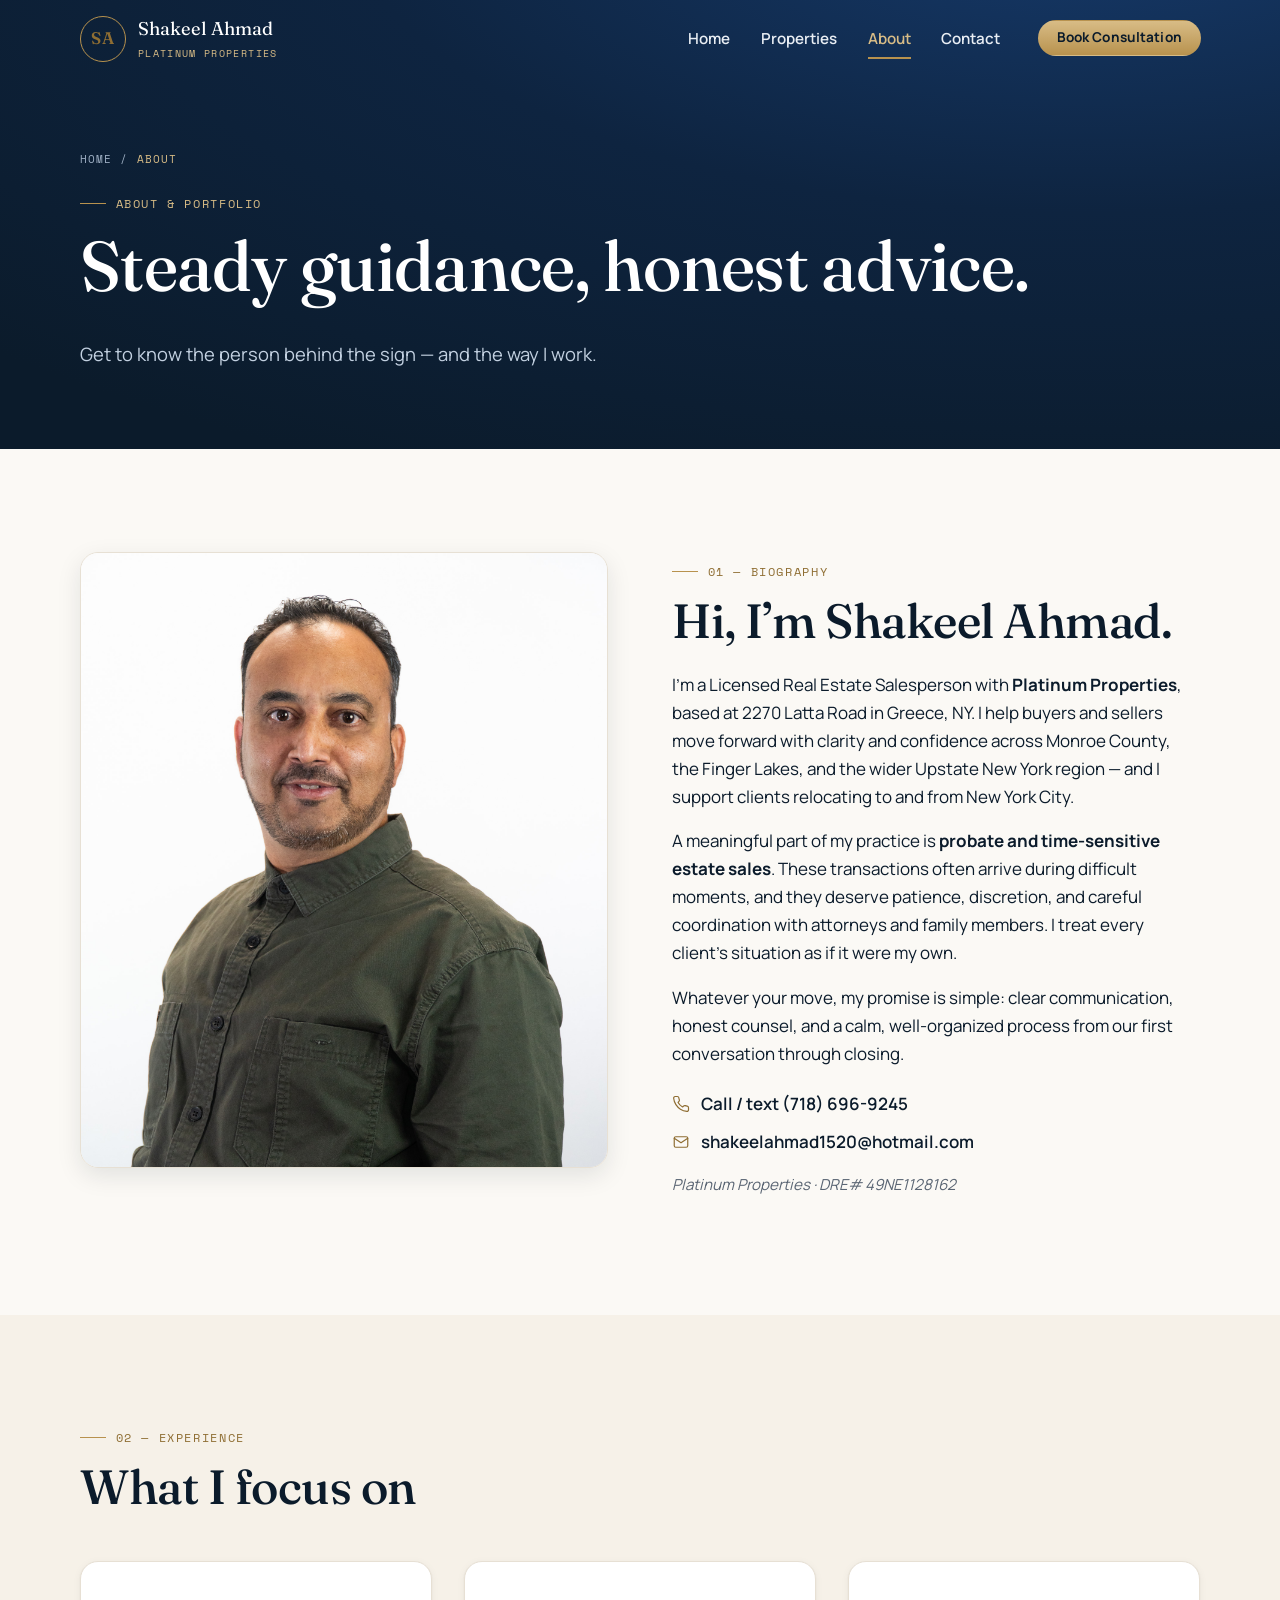
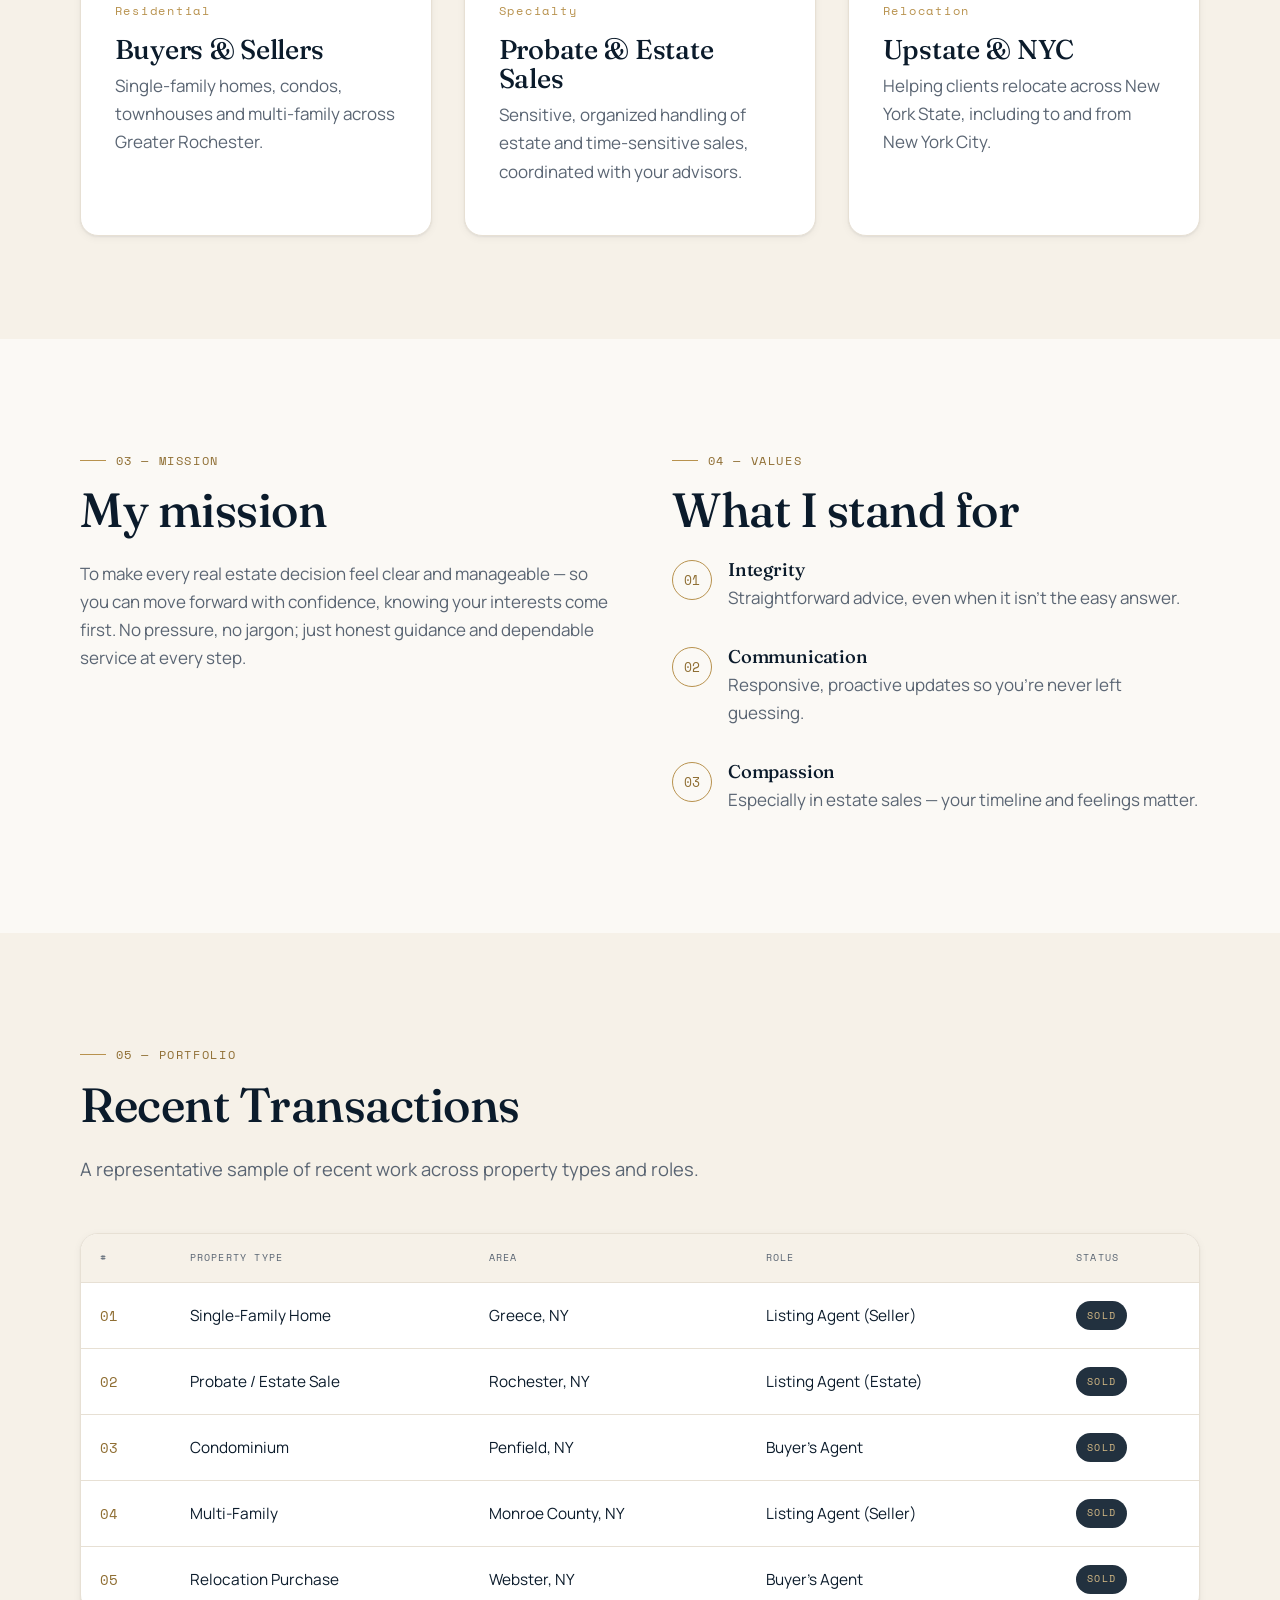
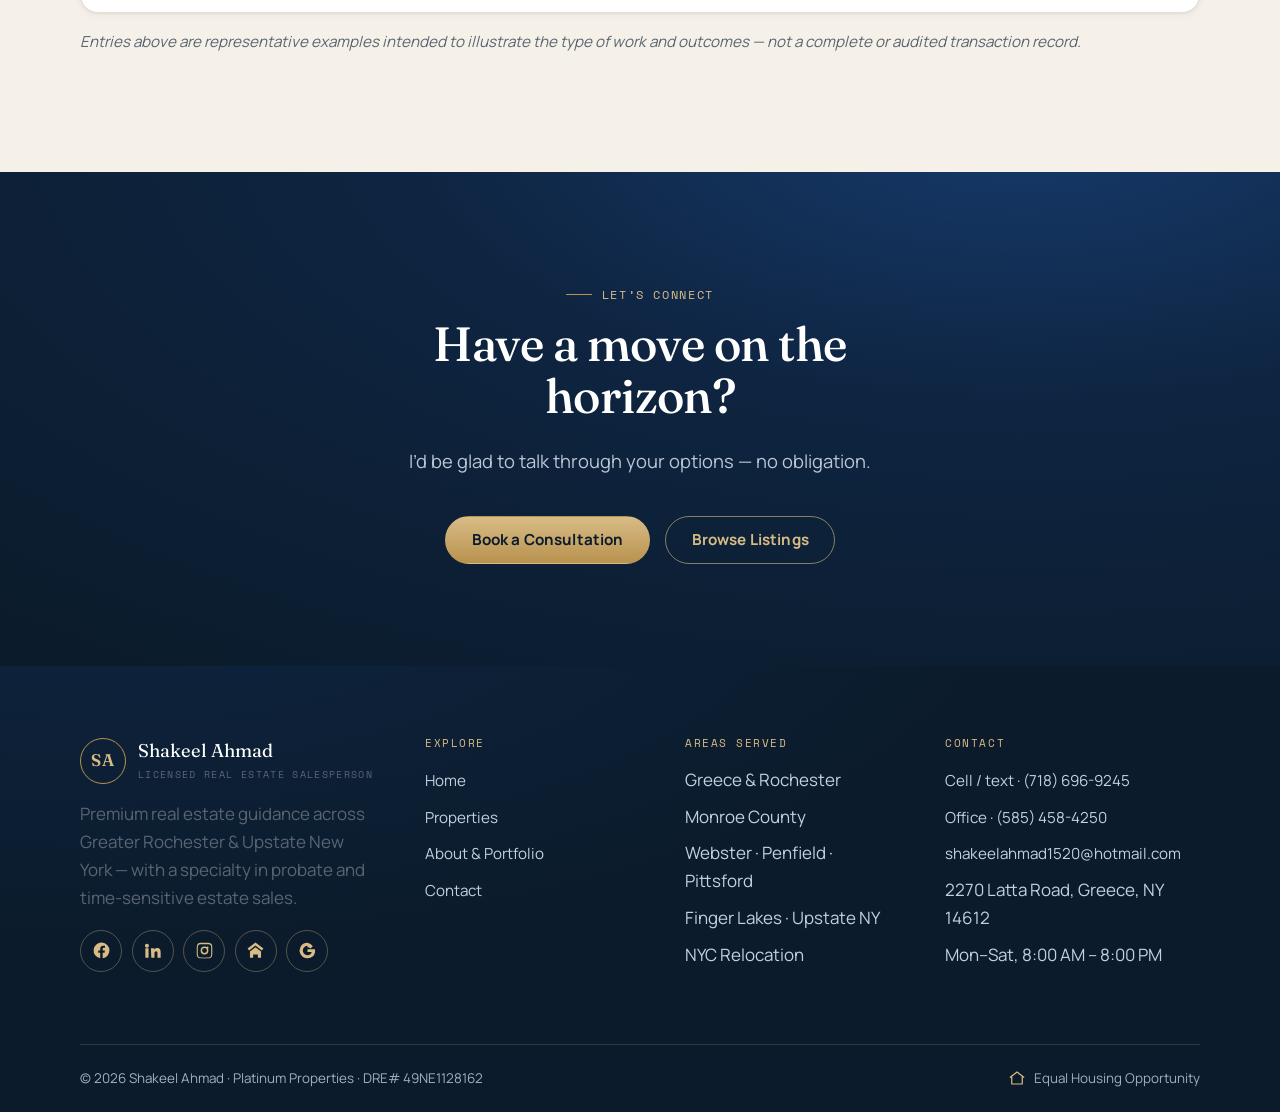
==== about.html @ 1f3861ae "Initial commit: Shakeel Ahmad Realtor website Production-ready multi-page static site (HTML + CSS + " ====
<!DOCTYPE html>
<html lang="en">
<head>
  <meta charset="UTF-8">
  <meta name="viewport" content="width=device-width, initial-scale=1">
  <meta name="theme-color" content="#0B1B2B">

  <title>About Shakeel Ahmad · Realtor in Greece &amp; Rochester, NY</title>
  <meta name="description" content="Meet Shakeel Ahmad — Licensed Real Estate Salesperson with Platinum Properties. Bio, experience, values, and a representative portfolio of recent transactions across Upstate NY.">
  <link rel="canonical" href="https://www.shakeelahmadrealtor.com/about.html">

  <meta property="og:type" content="profile">
  <meta property="og:site_name" content="Shakeel Ahmad Realtor">
  <meta property="og:title" content="About Shakeel Ahmad · Realtor in Greece &amp; Rochester, NY">
  <meta property="og:description" content="Bio, experience, values, and a representative portfolio of recent transactions across Upstate NY.">
  <meta property="og:url" content="https://www.shakeelahmadrealtor.com/about.html">
  <meta property="og:image" content="https://www.shakeelahmadrealtor.com/assets/img/shakeel-ahmad.jpg">

  <meta name="twitter:card" content="summary_large_image">
  <meta name="twitter:title" content="About Shakeel Ahmad · Realtor in Greece &amp; Rochester, NY">
  <meta name="twitter:description" content="Bio, experience, values, and a representative portfolio of recent transactions.">
  <meta name="twitter:image" content="https://www.shakeelahmadrealtor.com/assets/img/shakeel-ahmad.jpg">

  <link rel="preconnect" href="https://fonts.googleapis.com">
  <link rel="preconnect" href="https://fonts.gstatic.com" crossorigin>
  <link href="https://fonts.googleapis.com/css2?family=Fraunces:ital,opsz,wght@0,9..144,400;0,9..144,500;0,9..144,600;1,9..144,500&family=Manrope:wght@400;500;600;700;800&family=Space+Mono:wght@400;700&display=swap" rel="stylesheet">
  <link rel="stylesheet" href="assets/css/styles.css">
</head>
<body>
  <a class="skip-link" href="#main">Skip to content</a>

  <!-- ============================= HEADER ============================= -->
  <header class="site-header">
    <div class="container">
      <a class="brand" href="index.html" aria-label="Shakeel Ahmad Realtor — home">
        <span class="brand__seal" aria-hidden="true">SA</span>
        <span>
          <span class="brand__name">Shakeel Ahmad</span>
          <span class="brand__role">Platinum Properties</span>
        </span>
      </a>
      <nav class="nav" id="primary-nav" aria-label="Primary">
        <a class="nav__link" href="index.html">Home</a>
        <a class="nav__link" href="properties.html">Properties</a>
        <a class="nav__link" href="about.html">About</a>
        <a class="nav__link" href="contact.html">Contact</a>
        <span class="nav__cta"><a class="btn btn--gold btn--sm" href="contact.html">Book Consultation</a></span>
      </nav>
      <button class="nav-toggle" aria-label="Toggle menu" aria-expanded="false" aria-controls="primary-nav">
        <span class="nav-toggle__bar"></span>
        <span class="nav-toggle__bar"></span>
        <span class="nav-toggle__bar"></span>
      </button>
    </div>
  </header>

  <main id="main">
    <!-- ========================== HERO STRIP ========================== -->
    <section class="page-hero">
      <div class="container">
        <nav class="breadcrumb" aria-label="Breadcrumb">
          <a href="index.html">Home</a> <span aria-hidden="true">/</span>
          <span aria-current="page">About</span>
        </nav>
        <p class="eyebrow on-dark">About &amp; Portfolio</p>
        <h1>Steady guidance, honest advice.</h1>
        <p class="lede">Get to know the person behind the sign — and the way I work.</p>
      </div>
    </section>

    <!-- ============================== BIO ============================= -->
    <section class="section">
      <div class="container">
        <div class="grid grid-2" style="align-items:start; gap:clamp(2rem,5vw,4rem)">
          <!-- Professional headshot. To replace later, swap this src for a new photo. -->
          <div data-reveal>
            <img
              src="assets/img/shakeel-ahmad.jpg"
              alt="Shakeel Ahmad, Licensed Real Estate Salesperson with Platinum Properties"
              loading="lazy" width="877" height="1024"
              style="width:100%; border-radius:var(--r-lg); border:1px solid var(--line); box-shadow:var(--shadow-md)">
          </div>

          <div data-reveal data-reveal-delay="1">
            <p class="eyebrow">01 — Biography</p>
            <h2>Hi, I’m Shakeel Ahmad.</h2>
            <p>
              I’m a Licensed Real Estate Salesperson with <strong>Platinum Properties</strong>, based at
              2270 Latta Road in Greece, NY. I help buyers and sellers move forward with clarity and
              confidence across Monroe County, the Finger Lakes, and the wider Upstate New York region —
              and I support clients relocating to and from New York City.
            </p>
            <p>
              A meaningful part of my practice is <strong>probate and time-sensitive estate sales</strong>.
              These transactions often arrive during difficult moments, and they deserve patience,
              discretion, and careful coordination with attorneys and family members. I treat every
              client’s situation as if it were my own.
            </p>
            <p>
              Whatever your move, my promise is simple: clear communication, honest counsel, and a
              calm, well-organized process from our first conversation through closing.
            </p>
            <div class="contact-list" style="margin-top:1.4rem">
              <a href="tel:+17186969245"><svg viewBox="0 0 24 24" fill="none" stroke="currentColor" stroke-width="1.6" stroke-linecap="round" stroke-linejoin="round" aria-hidden="true"><path d="M22 16.9v3a2 2 0 0 1-2.2 2 19.8 19.8 0 0 1-8.6-3 19.5 19.5 0 0 1-6-6 19.8 19.8 0 0 1-3-8.6A2 2 0 0 1 4.1 2h3a2 2 0 0 1 2 1.7c.1.9.3 1.8.7 2.7a2 2 0 0 1-.5 2.1L8.1 9.9a16 16 0 0 0 6 6l1.4-1.2a2 2 0 0 1 2.1-.5c.9.4 1.8.6 2.7.7a2 2 0 0 1 1.7 2Z"/></svg> Call / text (718) 696-9245</a>
              <a href="mailto:shakeelahmad1520@hotmail.com"><svg viewBox="0 0 24 24" fill="none" stroke="currentColor" stroke-width="1.6" stroke-linecap="round" stroke-linejoin="round" aria-hidden="true"><rect x="3" y="5" width="18" height="14" rx="2"/><path d="m3 7 9 6 9-6"/></svg> shakeelahmad1520@hotmail.com</a>
            </div>
            <p class="note-italic" style="margin-top:1rem">Platinum Properties · DRE# 49NE1128162</p>
          </div>
        </div>
      </div>
    </section>

    <!-- =========================== EXPERIENCE ========================= -->
    <section class="section section--cream">
      <div class="container">
        <div class="section-head" data-reveal>
          <p class="eyebrow">02 — Experience</p>
          <h2>What I focus on</h2>
        </div>
        <div class="grid grid-3">
          <article class="card service-card" data-reveal>
            <span class="num">Residential</span>
            <h3>Buyers &amp; Sellers</h3>
            <p class="text-soft">Single-family homes, condos, townhouses and multi-family across Greater Rochester.</p>
          </article>
          <article class="card service-card" data-reveal data-reveal-delay="1">
            <span class="num">Specialty</span>
            <h3>Probate &amp; Estate Sales</h3>
            <p class="text-soft">Sensitive, organized handling of estate and time-sensitive sales, coordinated with your advisors.</p>
          </article>
          <article class="card service-card" data-reveal data-reveal-delay="2">
            <span class="num">Relocation</span>
            <h3>Upstate &amp; NYC</h3>
            <p class="text-soft">Helping clients relocate across New York State, including to and from New York City.</p>
          </article>
        </div>
      </div>
    </section>

    <!-- ===================== MISSION & VALUES ======================== -->
    <section class="section">
      <div class="container">
        <div class="grid grid-2" style="gap:clamp(2rem,5vw,4rem); align-items:start">
          <div data-reveal>
            <p class="eyebrow">03 — Mission</p>
            <h2>My mission</h2>
            <p class="text-soft">
              To make every real estate decision feel clear and manageable — so you can move forward
              with confidence, knowing your interests come first. No pressure, no jargon; just honest
              guidance and dependable service at every step.
            </p>
          </div>
          <div data-reveal data-reveal-delay="1">
            <p class="eyebrow">04 — Values</p>
            <h2>What I stand for</h2>
            <div class="grid" style="gap:1.2rem; margin-top:0.5rem">
              <div class="value-item">
                <span class="value-item__mark" aria-hidden="true">01</span>
                <div><h3>Integrity</h3><p class="text-soft">Straightforward advice, even when it isn’t the easy answer.</p></div>
              </div>
              <div class="value-item">
                <span class="value-item__mark" aria-hidden="true">02</span>
                <div><h3>Communication</h3><p class="text-soft">Responsive, proactive updates so you’re never left guessing.</p></div>
              </div>
              <div class="value-item">
                <span class="value-item__mark" aria-hidden="true">03</span>
                <div><h3>Compassion</h3><p class="text-soft">Especially in estate sales — your timeline and feelings matter.</p></div>
              </div>
            </div>
          </div>
        </div>
      </div>
    </section>

    <!-- ==================== RECENT TRANSACTIONS ====================== -->
    <section class="section section--cream">
      <div class="container">
        <div class="section-head" data-reveal>
          <p class="eyebrow">05 — Portfolio</p>
          <h2>Recent Transactions</h2>
          <p class="lede">A representative sample of recent work across property types and roles.</p>
        </div>

        <div class="tx-table-wrap" data-reveal>
          <table class="tx-table">
            <caption class="visually-hidden">Representative recent real estate transactions by type, area, role and status</caption>
            <thead>
              <tr>
                <th scope="col">#</th>
                <th scope="col">Property Type</th>
                <th scope="col">Area</th>
                <th scope="col">Role</th>
                <th scope="col">Status</th>
              </tr>
            </thead>
            <!-- Rows auto-render from TRANSACTIONS — JS injected -->
            <tbody id="transactions-body"></tbody>
          </table>
        </div>

        <p class="note-italic" style="margin-top:1rem">
          <em>Entries above are representative examples intended to illustrate the type of work and
          outcomes — not a complete or audited transaction record.</em>
        </p>
      </div>
    </section>

    <!-- ========================== CTA BAND ============================ -->
    <section class="section section--dark cta-band">
      <div class="container">
        <p class="eyebrow on-dark center" style="justify-content:center">Let’s connect</p>
        <h2>Have a move on the horizon?</h2>
        <p class="lede mx-auto">I’d be glad to talk through your options — no obligation.</p>
        <div class="btn-row">
          <a class="btn btn--gold" href="contact.html">Book a Consultation</a>
          <a class="btn btn--outline on-dark" href="properties.html">Browse Listings</a>
        </div>
      </div>
    </section>
  </main>

  <!-- ============================= FOOTER ============================= -->
  <footer class="site-footer">
    <div class="container">
      <div class="footer-grid">
        <div class="footer-col footer-brand">
          <a class="brand" href="index.html" aria-label="Shakeel Ahmad Realtor — home">
            <span class="brand__seal" aria-hidden="true">SA</span>
            <span>
              <span class="brand__name">Shakeel Ahmad</span>
              <span class="brand__role">Licensed Real Estate Salesperson</span>
            </span>
          </a>
          <p class="text-soft" style="margin-top:1rem; max-width:34ch">
            Premium real estate guidance across Greater Rochester &amp; Upstate New York —
            with a specialty in probate and time-sensitive estate sales.
          </p>
          <div class="social-row">
            <a class="social-link" href="https://www.facebook.com/ShakeelAhmadRealtor/" target="_blank" rel="noopener" aria-label="Facebook">
              <svg viewBox="0 0 24 24" aria-hidden="true"><path d="M22 12a10 10 0 1 0-11.6 9.9v-7H7.9V12h2.5V9.8c0-2.5 1.5-3.9 3.8-3.9 1.1 0 2.2.2 2.2.2v2.5h-1.3c-1.2 0-1.6.8-1.6 1.6V12h2.8l-.4 2.9h-2.4v7A10 10 0 0 0 22 12Z"/></svg>
            </a>
            <a class="social-link" href="https://www.linkedin.com/in/shakeel-ahmad-055b8881/" target="_blank" rel="noopener" aria-label="LinkedIn">
              <svg viewBox="0 0 24 24" aria-hidden="true"><path d="M4.98 3.5A2.5 2.5 0 1 0 5 8.5a2.5 2.5 0 0 0 0-5ZM3 9h4v12H3zM10 9h3.8v1.7h.1c.5-1 1.8-2 3.7-2 4 0 4.7 2.6 4.7 6V21h-4v-5.3c0-1.3 0-2.9-1.8-2.9s-2 1.4-2 2.8V21h-4z"/></svg>
            </a>
            <a class="social-link" href="https://www.instagram.com/shakeelahmadrealtor/" target="_blank" rel="noopener" aria-label="Instagram">
              <svg viewBox="0 0 24 24" aria-hidden="true"><path d="M12 2.2c3.2 0 3.6 0 4.9.1 1.2.1 1.8.3 2.2.4.6.2 1 .5 1.4.9.4.4.7.8.9 1.4.1.4.3 1 .4 2.2.1 1.3.1 1.7.1 4.9s0 3.6-.1 4.9c-.1 1.2-.3 1.8-.4 2.2-.2.6-.5 1-.9 1.4-.4.4-.8.7-1.4.9-.4.1-1 .3-2.2.4-1.3.1-1.7.1-4.9.1s-3.6 0-4.9-.1c-1.2-.1-1.8-.3-2.2-.4a3.8 3.8 0 0 1-1.4-.9 3.8 3.8 0 0 1-.9-1.4c-.1-.4-.3-1-.4-2.2C2.2 15.6 2.2 15.2 2.2 12s0-3.6.1-4.9c.1-1.2.3-1.8.4-2.2.2-.6.5-1 .9-1.4.4-.4.8-.7 1.4-.9.4-.1 1-.3 2.2-.4C8.4 2.2 8.8 2.2 12 2.2Zm0 1.8c-3.1 0-3.5 0-4.7.1-.9 0-1.4.2-1.7.3-.4.2-.7.4-1 .7-.3.3-.5.6-.7 1-.1.3-.3.8-.3 1.7-.1 1.2-.1 1.6-.1 4.7s0 3.5.1 4.7c0 .9.2 1.4.3 1.7.2.4.4.7.7 1 .3.3.6.5 1 .7.3.1.8.3 1.7.3 1.2.1 1.6.1 4.7.1s3.5 0 4.7-.1c.9 0 1.4-.2 1.7-.3.4-.2.7-.4 1-.7.3-.3.5-.6.7-1 .1-.3.3-.8.3-1.7.1-1.2.1-1.6.1-4.7s0-3.5-.1-4.7c0-.9-.2-1.4-.3-1.7a2.7 2.7 0 0 0-.7-1 2.7 2.7 0 0 0-1-.7c-.3-.1-.8-.3-1.7-.3-1.2-.1-1.6-.1-4.7-.1Zm0 3.1a4.9 4.9 0 1 1 0 9.8 4.9 4.9 0 0 1 0-9.8Zm0 1.8a3.1 3.1 0 1 0 0 6.2 3.1 3.1 0 0 0 0-6.2Zm5.1-.7a1.1 1.1 0 1 1-2.3 0 1.1 1.1 0 0 1 2.3 0Z"/></svg>
            </a>
            <a class="social-link" href="https://www.zillow.com/profile/Shakeel%20Ahmad" target="_blank" rel="noopener" aria-label="Zillow profile">
              <svg viewBox="0 0 24 24" aria-hidden="true"><path d="M12 2 2 9.5l2 2.5 8-6.2 8 6.2 2-2.5L12 2Zm0 6L5 13.4V21h4v-4h6v4h4v-7.6L12 8Z"/></svg>
            </a>
            <a class="social-link" href="https://share.google/ZrAXRv1uQOXXVJiJa" target="_blank" rel="noopener" aria-label="Google Business Profile">
              <svg viewBox="0 0 24 24" aria-hidden="true"><path d="M21.6 12.2c0-.7-.1-1.3-.2-1.9H12v3.7h5.4a4.6 4.6 0 0 1-2 3v2.5h3.2c1.9-1.7 3-4.3 3-7.3Zm-9.6 9.6c2.7 0 5-.9 6.6-2.4l-3.2-2.5c-.9.6-2 1-3.4 1-2.6 0-4.8-1.7-5.6-4.1H3.1v2.6A10 10 0 0 0 12 21.8Zm-5.6-7.9a6 6 0 0 1 0-3.8V7.5H3.1a10 10 0 0 0 0 9l3.3-2.6Zm5.6-6c1.5 0 2.8.5 3.8 1.5l2.9-2.9A10 10 0 0 0 12 2.2 10 10 0 0 0 3.1 7.5l3.3 2.6c.8-2.4 3-4.1 5.6-4.1Z"/></svg>
            </a>
          </div>
        </div>

        <div class="footer-col">
          <h4>Explore</h4>
          <ul>
            <li><a href="index.html">Home</a></li>
            <li><a href="properties.html">Properties</a></li>
            <li><a href="about.html">About &amp; Portfolio</a></li>
            <li><a href="contact.html">Contact</a></li>
          </ul>
        </div>

        <div class="footer-col">
          <h4>Areas Served</h4>
          <ul>
            <li>Greece &amp; Rochester</li>
            <li>Monroe County</li>
            <li>Webster · Penfield · Pittsford</li>
            <li>Finger Lakes · Upstate NY</li>
            <li>NYC Relocation</li>
          </ul>
        </div>

        <div class="footer-col">
          <h4>Contact</h4>
          <ul>
            <li><a href="tel:+17186969245">Cell / text · (718) 696-9245</a></li>
            <li><a href="tel:+15854584250">Office · (585) 458-4250</a></li>
            <li><a href="mailto:shakeelahmad1520@hotmail.com">shakeelahmad1520@hotmail.com</a></li>
            <li>2270 Latta Road, Greece, NY 14612</li>
            <li>Mon–Sat, 8:00 AM – 8:00 PM</li>
          </ul>
        </div>
      </div>

      <div class="footer-bottom">
        <span>&copy; <span data-year>2026</span> Shakeel Ahmad · Platinum Properties · DRE# 49NE1128162</span>
        <span class="eho">
          <svg viewBox="0 0 24 24" fill="none" stroke="currentColor" stroke-width="1.6" stroke-linecap="round" stroke-linejoin="round" aria-hidden="true"><path d="m3 11 9-7 9 7M5 9v11h14V9"/></svg>
          Equal Housing Opportunity
        </span>
      </div>
    </div>
  </footer>

  <!-- ===================== STICKY MOBILE CTA BAR ===================== -->
  <nav class="mobile-cta" aria-label="Quick contact">
    <a href="tel:+17186969245" class="is-gold">
      <svg viewBox="0 0 24 24" fill="none" stroke="currentColor" stroke-width="1.8" stroke-linecap="round" stroke-linejoin="round" aria-hidden="true"><path d="M22 16.9v3a2 2 0 0 1-2.2 2 19.8 19.8 0 0 1-8.6-3 19.5 19.5 0 0 1-6-6 19.8 19.8 0 0 1-3-8.6A2 2 0 0 1 4.1 2h3a2 2 0 0 1 2 1.7c.1.9.3 1.8.7 2.7a2 2 0 0 1-.5 2.1L8.1 9.9a16 16 0 0 0 6 6l1.4-1.2a2 2 0 0 1 2.1-.5c.9.4 1.8.6 2.7.7a2 2 0 0 1 1.7 2Z"/></svg>
      Call Now
    </a>
    <a href="contact.html">
      <svg viewBox="0 0 24 24" fill="none" stroke="currentColor" stroke-width="1.8" stroke-linecap="round" stroke-linejoin="round" aria-hidden="true"><rect x="3" y="5" width="18" height="16" rx="2"/><path d="M3 9h18M8 3v4M16 3v4"/></svg>
      Book
    </a>
  </nav>

  <script src="assets/js/data.js"></script>
  <script src="assets/js/main.js"></script>
</body>
</html>
---- assets/css/styles.css ----
/* ============================================================================
   styles.css — Shakeel Ahmad Realtor
   One shared stylesheet. Premium modern-luxury real estate design system.
   ----------------------------------------------------------------------------
   CONTENTS
     1.  Design tokens (:root)
     2.  Reset & base
     3.  Typography & helpers
     4.  Layout primitives (container, sections, grid)
     5.  Buttons & CTAs
     6.  Header / nav (glassmorphism)
     7.  Hero
     8.  Cards (services, stats, property, area, value)
     9.  Property grid & filters
     10. Property detail (gallery, specs, map, agent card)
     11. Forms
     12. Footer
     13. Sticky mobile CTA bar
     14. Reveal / motion
     15. Utilities & states
     16. Responsive breakpoints
     17. Reduced motion & print
   ========================================================================== */


/* 1. DESIGN TOKENS ========================================================== */
:root {
  /* Brand palette */
  --ink: #0B1B2B;
  --navy: #0E2440;
  --navy-700: #163A6B;
  --bone: #FBF9F5;
  --cream: #F6F1E8;
  --slate: #5A6573;
  --line: #E7E0D4;
  --gold: #B8924E;
  --gold-light: #D8BC86;
  --gold-dark: #8F6E33;
  --white: #FFFFFF;

  /* Functional */
  --text: var(--ink);
  --text-soft: var(--slate);
  --bg: var(--bone);
  --surface: var(--white);

  /* Typography */
  --font-display: "Fraunces", Georgia, "Times New Roman", serif;
  --font-body: "Manrope", system-ui, -apple-system, Segoe UI, Roboto, sans-serif;
  --font-mono: "Space Mono", ui-monospace, "Courier New", monospace;

  /* Spacing scale */
  --space-1: 0.5rem;
  --space-2: 1rem;
  --space-3: 1.5rem;
  --space-4: 2rem;
  --space-5: 3rem;
  --space-6: 4.5rem;
  --space-7: 7rem;

  /* Radii */
  --r-sm: 8px;
  --r-md: 14px;
  --r-lg: 18px;
  --r-pill: 999px;

  /* Shadows (soft, luxury) */
  --shadow-sm: 0 1px 2px rgba(11, 27, 43, 0.06), 0 2px 8px rgba(11, 27, 43, 0.05);
  --shadow-md: 0 8px 24px rgba(11, 27, 43, 0.10);
  --shadow-lg: 0 24px 60px rgba(11, 27, 43, 0.18);

  /* Layout */
  --container: 1200px;
  --container-narrow: 880px;
  --header-h: 78px;

  /* Motion */
  --ease: cubic-bezier(0.22, 0.61, 0.36, 1);
  --dur: 0.5s;
}


/* 2. RESET & BASE ========================================================== */
*, *::before, *::after { box-sizing: border-box; }

html {
  scroll-behavior: smooth;
  -webkit-text-size-adjust: 100%;
  scroll-padding-top: calc(var(--header-h) + 1rem);
}

body {
  margin: 0;
  font-family: var(--font-body);
  font-size: 1.0625rem;
  line-height: 1.65;
  color: var(--text);
  background: var(--bg);
  -webkit-font-smoothing: antialiased;
  text-rendering: optimizeLegibility;
  overflow-x: hidden; /* guard against any incidental horizontal scroll */
}

img { max-width: 100%; height: auto; display: block; }
a { color: inherit; text-decoration: none; }
button { font: inherit; cursor: pointer; }
ul { margin: 0; padding: 0; list-style: none; }


/* 3. TYPOGRAPHY & HELPERS ================================================== */
h1, h2, h3, h4 {
  font-family: var(--font-display);
  font-weight: 500;
  line-height: 1.08;
  letter-spacing: -0.01em;
  margin: 0 0 0.5em;
  color: var(--ink);
}
h1 { font-size: clamp(2.4rem, 6vw, 4.4rem); font-optical-sizing: auto; }
h2 { font-size: clamp(1.9rem, 4vw, 3rem); }
h3 { font-size: clamp(1.3rem, 2.4vw, 1.7rem); }
p  { margin: 0 0 1rem; }
strong { font-weight: 700; }

/* Eyebrow / section index / meta — Space Mono, uppercase, tracked */
.eyebrow {
  font-family: var(--font-mono);
  text-transform: uppercase;
  letter-spacing: 0.14em;
  font-size: 0.72rem;
  color: var(--gold-dark);
  margin: 0 0 0.9rem;
  display: inline-flex;
  align-items: center;
  gap: 0.6rem;
}
.eyebrow::before {
  content: "";
  width: 26px;
  height: 1px;
  background: var(--gold);
  display: inline-block;
}
.eyebrow.on-dark { color: var(--gold-light); }

/* Numbered section index, e.g. "01 — Services" */
.section-index {
  font-family: var(--font-mono);
  text-transform: uppercase;
  letter-spacing: 0.14em;
  font-size: 0.72rem;
  color: var(--gold-dark);
}

.lede { font-size: 1.15rem; color: var(--text-soft); max-width: 60ch; }
.text-soft { color: var(--text-soft); }
.center { text-align: center; }
.mx-auto { margin-left: auto; margin-right: auto; }

/* Gold hairline rule — editorial signature */
.hairline { height: 1px; background: var(--line); border: 0; margin: 0; }
.hairline-gold { height: 1px; background: linear-gradient(90deg, var(--gold), transparent); border: 0; }


/* 4. LAYOUT PRIMITIVES ===================================================== */
.container {
  width: 100%;
  max-width: var(--container);
  margin-inline: auto;
  padding-inline: clamp(1.1rem, 4vw, 2.5rem);
}
.container.narrow { max-width: var(--container-narrow); }

.section { padding-block: clamp(3.5rem, 8vw, var(--space-7)); }
.section--tight { padding-block: clamp(2.5rem, 5vw, var(--space-6)); }

/* Dark surfaces (ink/navy dominant) */
.section--dark {
  background: radial-gradient(120% 140% at 80% -10%, var(--navy-700) 0%, var(--navy) 42%, var(--ink) 100%);
  color: #E9EEF4;
}
.section--dark h1, .section--dark h2, .section--dark h3 { color: var(--white); }
.section--dark .lede, .section--dark .text-soft { color: #B9C6D6; }

.section--cream { background: var(--cream); }

.section-head { max-width: 64ch; margin-bottom: clamp(2rem, 4vw, 3rem); }
.section-head.center { margin-inline: auto; }

/* Generic responsive grids */
.grid { display: grid; gap: clamp(1.1rem, 2.5vw, 2rem); }
.grid-2 { grid-template-columns: repeat(2, 1fr); }
.grid-3 { grid-template-columns: repeat(3, 1fr); }
.grid-4 { grid-template-columns: repeat(4, 1fr); }


/* 5. BUTTONS & CTAs ======================================================== */
.btn {
  --btn-bg: var(--gold);
  --btn-fg: var(--ink);
  display: inline-flex;
  align-items: center;
  justify-content: center;
  gap: 0.55rem;
  padding: 0.95rem 1.6rem;
  border: 1px solid transparent;
  border-radius: var(--r-pill);
  background: var(--btn-bg);
  color: var(--btn-fg);
  font-weight: 700;
  font-size: 0.95rem;
  letter-spacing: 0.01em;
  line-height: 1;
  transition: transform var(--dur) var(--ease), box-shadow var(--dur) var(--ease), background-color var(--dur) var(--ease), color var(--dur) var(--ease);
  will-change: transform;
}
.btn:hover { transform: translateY(-3px); box-shadow: 0 14px 30px rgba(184, 146, 78, 0.35); }
.btn:active { transform: translateY(-1px); }

/* Gold (primary) */
.btn--gold { background: linear-gradient(180deg, var(--gold-light), var(--gold)); color: var(--ink); }
.btn--gold:hover { background: linear-gradient(180deg, var(--gold), var(--gold-dark)); color: var(--white); }

/* Outline (on dark or light) */
.btn--outline { background: transparent; border-color: var(--gold); color: var(--gold-dark); }
.btn--outline:hover { background: var(--gold); color: var(--ink); box-shadow: var(--shadow-md); }
.btn--outline.on-dark { color: var(--gold-light); border-color: rgba(216,188,134,0.6); }
.btn--outline.on-dark:hover { background: var(--gold); color: var(--ink); }

/* Ghost / dark fill */
.btn--ink { background: var(--ink); color: var(--white); }
.btn--ink:hover { background: var(--navy-700); box-shadow: var(--shadow-md); }

.btn--sm { padding: 0.65rem 1.1rem; font-size: 0.85rem; }
.btn--block { width: 100%; }

/* Text link with underline-wipe */
.link-wipe {
  position: relative;
  font-weight: 600;
  color: var(--gold-dark);
  padding-bottom: 2px;
}
.link-wipe::after {
  content: "";
  position: absolute; left: 0; bottom: 0;
  width: 100%; height: 1px;
  background: currentColor;
  transform: scaleX(0); transform-origin: right;
  transition: transform var(--dur) var(--ease);
}
.link-wipe:hover::after { transform: scaleX(1); transform-origin: left; }


/* 6. HEADER / NAV ========================================================== */
.site-header {
  position: fixed;
  inset: 0 0 auto 0;
  z-index: 100;
  height: var(--header-h);
  display: flex;
  align-items: center;
  transition: background-color var(--dur) var(--ease), box-shadow var(--dur) var(--ease), border-color var(--dur) var(--ease);
  border-bottom: 1px solid transparent;
}
.site-header .container { display: flex; align-items: center; justify-content: space-between; gap: 1rem; }

/* Transparent over dark hero → frosted glass on scroll */
.site-header.is-scrolled {
  background: rgba(251, 249, 245, 0.82);
  -webkit-backdrop-filter: saturate(180%) blur(14px);
  backdrop-filter: saturate(180%) blur(14px);
  box-shadow: var(--shadow-sm);
  border-bottom-color: var(--line);
}

/* Brand: SA monogram seal in a thin gold ring */
.brand { display: inline-flex; align-items: center; gap: 0.75rem; }
.brand__seal {
  width: 46px; height: 46px;
  display: grid; place-items: center;
  border: 1.5px solid var(--gold);
  border-radius: 50%;
  font-family: var(--font-display);
  font-weight: 600;
  font-size: 1.05rem;
  letter-spacing: 0.04em;
  color: var(--gold-dark);
  flex: 0 0 auto;
}
.brand__name { font-family: var(--font-display); font-size: 1.15rem; line-height: 1; color: var(--ink); }
.brand__role { font-family: var(--font-mono); font-size: 0.6rem; letter-spacing: 0.14em; text-transform: uppercase; color: var(--slate); display: block; margin-top: 3px; }

/* Header color when over the dark hero (before scroll) */
.site-header:not(.is-scrolled) .brand__name { color: var(--white); }
.site-header:not(.is-scrolled) .brand__role { color: var(--gold-light); }
.site-header:not(.is-scrolled) .nav__link { color: #E9EEF4; }
.site-header:not(.is-scrolled) .nav-toggle__bar { background: var(--white); }

/* Nav */
.nav { display: flex; align-items: center; gap: clamp(1rem, 2.4vw, 2.1rem); }
.nav__link {
  position: relative;
  font-weight: 600;
  font-size: 0.95rem;
  color: var(--ink);
  padding: 0.4rem 0;
}
.nav__link::after {
  content: "";
  position: absolute; left: 0; bottom: -2px;
  width: 100%; height: 2px;
  background: var(--gold);
  transform: scaleX(0); transform-origin: right;
  transition: transform var(--dur) var(--ease);
}
.nav__link:hover::after,
.nav__link[aria-current="page"]::after { transform: scaleX(1); transform-origin: left; }
.nav__link[aria-current="page"] { color: var(--gold-dark); }
.site-header:not(.is-scrolled) .nav__link[aria-current="page"] { color: var(--gold-light); }

.nav__cta { margin-left: 0.4rem; }

/* Mobile menu toggle */
.nav-toggle {
  display: none;
  width: 46px; height: 46px;
  border: 1px solid var(--line);
  border-radius: var(--r-sm);
  background: rgba(255,255,255,0.6);
  flex-direction: column;
  gap: 5px;
  align-items: center;
  justify-content: center;
}
.nav-toggle__bar { width: 22px; height: 2px; background: var(--ink); transition: transform .3s var(--ease), opacity .3s var(--ease); }
.nav-toggle[aria-expanded="true"] .nav-toggle__bar:nth-child(1) { transform: translateY(7px) rotate(45deg); }
.nav-toggle[aria-expanded="true"] .nav-toggle__bar:nth-child(2) { opacity: 0; }
.nav-toggle[aria-expanded="true"] .nav-toggle__bar:nth-child(3) { transform: translateY(-7px) rotate(-45deg); }


/* 7. HERO ================================================================== */
.hero {
  position: relative;
  min-height: clamp(620px, 92vh, 920px);
  display: flex;
  align-items: center;
  padding-top: var(--header-h);
  color: #EAF0F7;
  background: radial-gradient(120% 120% at 78% -10%, var(--navy-700) 0%, var(--navy) 45%, var(--ink) 100%);
  overflow: hidden;
}
/* Subtle gold glow accent (not decorative color flooding) */
.hero::before {
  content: "";
  position: absolute; inset: 0;
  background:
    radial-gradient(40% 50% at 85% 20%, rgba(184,146,78,0.18), transparent 70%),
    radial-gradient(30% 40% at 10% 90%, rgba(22,58,107,0.5), transparent 70%);
  pointer-events: none;
}
.hero__inner { position: relative; z-index: 1; width: 100%; padding-block: clamp(2.5rem, 6vw, 5rem); }
.hero__grid { display: grid; grid-template-columns: 1.15fr 0.85fr; gap: clamp(2rem, 5vw, 4rem); align-items: end; }
.hero h1 { color: var(--white); max-width: 16ch; }
.hero h1 em { font-style: italic; color: var(--gold-light); }
.hero__sub { font-size: 1.15rem; color: #C2D0E0; max-width: 48ch; margin-bottom: 2rem; }
.hero__ctas { display: flex; flex-wrap: wrap; gap: 0.9rem; }

/* Glass "find your home" search card */
.search-card {
  background: rgba(255,255,255,0.08);
  border: 1px solid rgba(216,188,134,0.32);
  -webkit-backdrop-filter: blur(16px);
  backdrop-filter: blur(16px);
  border-radius: var(--r-lg);
  padding: clamp(1.3rem, 2.5vw, 1.8rem);
  box-shadow: var(--shadow-lg);
}
.search-card h2 { color: var(--white); font-size: 1.4rem; margin-bottom: 0.25rem; }
.search-card__row { display: grid; gap: 0.8rem; margin-top: 1.1rem; }
.search-card label { font-family: var(--font-mono); font-size: 0.64rem; letter-spacing: 0.14em; text-transform: uppercase; color: var(--gold-light); display: block; margin-bottom: 0.35rem; }
.search-card select, .search-card input {
  width: 100%;
  padding: 0.8rem 0.9rem;
  border-radius: var(--r-sm);
  border: 1px solid rgba(255,255,255,0.22);
  background: rgba(11,27,43,0.45);
  color: var(--white);
  font: inherit;
  font-size: 0.95rem;
}
.search-card select option { color: var(--ink); }
.search-card ::placeholder { color: #9fb0c4; }

/* Hero scroll cue */
.hero__cue { position: absolute; left: 50%; bottom: 1.4rem; transform: translateX(-50%); z-index: 1; font-family: var(--font-mono); font-size: 0.6rem; letter-spacing: 0.2em; text-transform: uppercase; color: var(--gold-light); opacity: 0.8; }

/* Page hero strip (interior pages) */
.page-hero {
  padding-top: calc(var(--header-h) + clamp(2.5rem, 6vw, 4.5rem));
  padding-bottom: clamp(2.5rem, 6vw, 4rem);
  background: radial-gradient(120% 140% at 85% -20%, var(--navy-700) 0%, var(--navy) 48%, var(--ink) 100%);
  color: #EAF0F7;
}
.page-hero h1 { color: var(--white); }
.page-hero .lede { color: #C2D0E0; }
.breadcrumb { font-family: var(--font-mono); font-size: 0.7rem; letter-spacing: 0.1em; text-transform: uppercase; color: #9fb0c4; margin-bottom: 1rem; display: flex; flex-wrap: wrap; gap: 0.5rem; }
.breadcrumb a:hover { color: var(--gold-light); }
.breadcrumb span[aria-current] { color: var(--gold-light); }


/* 8. CARDS ================================================================= */
.card {
  background: var(--surface);
  border: 1px solid var(--line);
  border-radius: var(--r-lg);
  box-shadow: var(--shadow-sm);
  transition: transform var(--dur) var(--ease), box-shadow var(--dur) var(--ease), border-color var(--dur) var(--ease);
}

/* Service cards (numbered, editorial) */
.service-card { padding: clamp(1.5rem, 3vw, 2.1rem); position: relative; overflow: hidden; }
.service-card .num { font-family: var(--font-mono); font-size: 0.78rem; letter-spacing: 0.14em; color: var(--gold); }
.service-card h3 { margin: 0.7rem 0 0.5rem; }
.service-card:hover { transform: translateY(-4px); box-shadow: var(--shadow-md); border-color: var(--gold-light); }
.service-card__icon {
  width: 52px; height: 52px; border-radius: 14px;
  display: grid; place-items: center;
  background: linear-gradient(180deg, rgba(184,146,78,0.16), rgba(184,146,78,0.06));
  border: 1px solid var(--line);
  margin-bottom: 1rem;
}
.service-card__icon svg { width: 26px; height: 26px; stroke: var(--gold-dark); }

/* Stat blocks (credibility — factual, modest) */
.stat { padding: 0.5rem 0; }
.stat__num { font-family: var(--font-display); font-size: clamp(1.8rem, 4vw, 2.6rem); color: var(--gold-dark); line-height: 1; }
.section--dark .stat__num { color: var(--gold-light); }
.stat__label { font-family: var(--font-mono); font-size: 0.66rem; letter-spacing: 0.12em; text-transform: uppercase; color: var(--slate); margin-top: 0.5rem; }
.section--dark .stat__label { color: #9fb0c4; }

/* Area chips */
.areas { display: flex; flex-wrap: wrap; gap: 0.7rem; }
.area-chip {
  display: inline-flex; align-items: center; gap: 0.5rem;
  padding: 0.6rem 1.1rem;
  border: 1px solid rgba(216,188,134,0.4);
  border-radius: var(--r-pill);
  font-weight: 600; font-size: 0.92rem;
  color: #E9EEF4;
  transition: background-color var(--dur) var(--ease), color var(--dur) var(--ease), transform var(--dur) var(--ease);
}
.area-chip::before { content: ""; width: 6px; height: 6px; border-radius: 50%; background: var(--gold); }
.area-chip:hover { background: var(--gold); color: var(--ink); transform: translateY(-2px); }

/* Value/why items */
.value-item { display: flex; gap: 1rem; align-items: flex-start; }
.value-item__mark { flex: 0 0 auto; width: 40px; height: 40px; border-radius: 50%; display: grid; place-items: center; border: 1.5px solid var(--gold); color: var(--gold-dark); font-family: var(--font-mono); font-size: 0.8rem; }
.value-item h3 { font-size: 1.15rem; margin-bottom: 0.25rem; }


/* PROPERTY CARD (editorial) */
.property-card { overflow: hidden; display: flex; flex-direction: column; }
.property-card:hover { transform: translateY(-5px); box-shadow: var(--shadow-lg); border-color: var(--gold-light); }
.property-card__media { position: relative; aspect-ratio: 3 / 2; overflow: hidden; background: var(--navy); }
.property-card__img { width: 100%; height: 100%; object-fit: cover; transition: transform 0.7s var(--ease); }
.property-card:hover .property-card__img { transform: scale(1.06); }

.badge {
  position: absolute; top: 0.9rem; left: 0.9rem;
  font-family: var(--font-mono); font-size: 0.62rem; letter-spacing: 0.12em; text-transform: uppercase;
  padding: 0.4rem 0.7rem; border-radius: var(--r-pill);
  background: rgba(11,27,43,0.82); color: var(--white);
  -webkit-backdrop-filter: blur(6px); backdrop-filter: blur(6px);
}
.badge--for-sale { background: rgba(184,146,78,0.95); color: var(--ink); }
.badge--pending  { background: rgba(143,110,51,0.95); color: var(--white); }
.badge--sold     { background: rgba(11,27,43,0.9); color: var(--gold-light); }

.sample-tag {
  position: absolute; bottom: 0.9rem; right: 0.9rem;
  font-family: var(--font-mono); font-size: 0.56rem; letter-spacing: 0.1em; text-transform: uppercase;
  padding: 0.3rem 0.55rem; border-radius: var(--r-sm);
  background: rgba(255,255,255,0.86); color: var(--slate);
}

.property-card__body { padding: 1.2rem 1.3rem 1.4rem; display: flex; flex-direction: column; flex: 1; }
.property-card__price { font-family: var(--font-display); font-size: 1.5rem; color: var(--ink); line-height: 1; }
.property-card__addr { font-weight: 600; margin: 0.5rem 0 0.1rem; }
.property-card__city { color: var(--text-soft); font-size: 0.92rem; margin-bottom: 0.8rem; }
.property-card__desc { color: var(--text-soft); font-size: 0.95rem; margin-bottom: 1rem; }

/* Specs row (beds/baths/sqft) */
.specs { display: flex; flex-wrap: wrap; gap: 1rem 1.3rem; padding: 0.8rem 0; border-top: 1px solid var(--line); margin-top: auto; }
.spec { display: inline-flex; align-items: center; gap: 0.45rem; font-size: 0.9rem; color: var(--text-soft); }
.spec svg { width: 18px; height: 18px; stroke: var(--gold-dark); flex: 0 0 auto; }
.spec strong { color: var(--ink); font-weight: 700; }
.property-card__cta { margin-top: 1rem; }


/* Recent Transactions table (About page) */
.tx-table-wrap { overflow-x: auto; border: 1px solid var(--line); border-radius: var(--r-lg); background: var(--surface); box-shadow: var(--shadow-sm); }
.tx-table { width: 100%; border-collapse: collapse; min-width: 640px; }
.tx-table thead th {
  text-align: left;
  font-family: var(--font-mono); font-size: 0.62rem; letter-spacing: 0.12em; text-transform: uppercase;
  color: var(--slate); font-weight: 400;
  padding: 1rem 1.2rem; border-bottom: 1px solid var(--line);
  background: var(--cream);
}
.tx-table td { padding: 1.1rem 1.2rem; border-bottom: 1px solid var(--line); font-size: 0.96rem; }
.tx-table tbody tr:last-child td { border-bottom: 0; }
.tx-table tbody tr { transition: background-color var(--dur) var(--ease); }
.tx-table tbody tr:hover { background: rgba(184,146,78,0.05); }
.tx-num { font-family: var(--font-mono); color: var(--gold-dark); font-size: 0.85rem; }
.tx-badge { position: static; display: inline-block; }


/* 9. PROPERTY GRID & FILTERS =============================================== */
.filter-bar {
  position: sticky;
  top: var(--header-h);
  z-index: 40;
  background: rgba(251,249,245,0.9);
  -webkit-backdrop-filter: blur(12px); backdrop-filter: blur(12px);
  border-bottom: 1px solid var(--line);
  padding-block: 1rem;
}
.filter-grid { display: grid; grid-template-columns: 1.6fr repeat(4, 1fr) auto; gap: 0.7rem; align-items: end; }
.field label { font-family: var(--font-mono); font-size: 0.62rem; letter-spacing: 0.12em; text-transform: uppercase; color: var(--slate); display: block; margin-bottom: 0.35rem; }
.field input, .field select {
  width: 100%;
  padding: 0.7rem 0.8rem;
  border: 1px solid var(--line);
  border-radius: var(--r-sm);
  background: var(--white);
  font: inherit; font-size: 0.92rem;
  color: var(--ink);
}
.field input:focus, .field select:focus { outline: none; border-color: var(--gold); box-shadow: 0 0 0 3px rgba(184,146,78,0.18); }

.results-meta { display: flex; align-items: center; justify-content: space-between; gap: 1rem; flex-wrap: wrap; margin-bottom: 1.4rem; }
.results-count { font-family: var(--font-mono); font-size: 0.78rem; letter-spacing: 0.1em; text-transform: uppercase; color: var(--slate); }

/* Empty state */
.empty-state { text-align: center; padding: clamp(3rem, 8vw, 5rem) 1rem; border: 1px dashed var(--line); border-radius: var(--r-lg); background: var(--surface); }
.empty-state svg { width: 48px; height: 48px; stroke: var(--gold); margin-bottom: 1rem; }


/* 10. PROPERTY DETAIL ====================================================== */
.detail-grid { display: grid; grid-template-columns: 1.7fr 1fr; gap: clamp(1.5rem, 4vw, 3rem); align-items: start; }

/* Gallery */
.gallery__main { position: relative; aspect-ratio: 16 / 10; border-radius: var(--r-lg); overflow: hidden; background: var(--navy); box-shadow: var(--shadow-md); }
.gallery__main img { width: 100%; height: 100%; object-fit: cover; }
.gallery__thumbs { display: grid; grid-template-columns: repeat(5, 1fr); gap: 0.6rem; margin-top: 0.7rem; }
.gallery__thumb { aspect-ratio: 1; border-radius: var(--r-sm); overflow: hidden; border: 2px solid transparent; background: var(--navy); padding: 0; }
.gallery__thumb img { width: 100%; height: 100%; object-fit: cover; }
.gallery__thumb[aria-current="true"] { border-color: var(--gold); }

.detail-price { font-family: var(--font-display); font-size: clamp(2rem, 4vw, 2.8rem); color: var(--ink); line-height: 1; }
.detail-addr { font-weight: 600; font-size: 1.15rem; margin-top: 0.4rem; }
.detail-city { color: var(--text-soft); }

/* Spec strip */
.spec-strip { display: grid; grid-template-columns: repeat(4, 1fr); gap: 1px; background: var(--line); border: 1px solid var(--line); border-radius: var(--r-md); overflow: hidden; margin: 1.5rem 0; }
.spec-strip .cell { background: var(--surface); padding: 1.1rem 1rem; text-align: center; }
.spec-strip .cell .v { font-family: var(--font-display); font-size: 1.5rem; color: var(--ink); line-height: 1; }
.spec-strip .cell .k { font-family: var(--font-mono); font-size: 0.6rem; letter-spacing: 0.12em; text-transform: uppercase; color: var(--slate); margin-top: 0.4rem; }

/* Features list */
.features { columns: 2; column-gap: 2rem; }
.features li { break-inside: avoid; padding: 0.4rem 0 0.4rem 1.6rem; position: relative; color: var(--text); }
.features li::before { content: ""; position: absolute; left: 0; top: 0.95rem; width: 8px; height: 8px; background: var(--gold); border-radius: 2px; transform: rotate(45deg); }

/* Map placeholder */
.map-ph {
  position: relative;
  aspect-ratio: 16 / 7;
  border-radius: var(--r-lg);
  overflow: hidden;
  border: 1px solid var(--line);
  background:
    linear-gradient(135deg, rgba(184,146,78,0.10), rgba(22,58,107,0.10)),
    repeating-linear-gradient(0deg, rgba(11,27,43,0.06) 0 1px, transparent 1px 42px),
    repeating-linear-gradient(90deg, rgba(11,27,43,0.06) 0 1px, transparent 1px 42px),
    var(--cream);
  display: grid; place-items: center; text-align: center;
}
.map-ph__pin { width: 54px; height: 54px; border-radius: 50% 50% 50% 0; background: var(--gold); transform: rotate(-45deg); box-shadow: var(--shadow-md); display: grid; place-items: center; }
.map-ph__pin::after { content: ""; width: 18px; height: 18px; border-radius: 50%; background: var(--bone); }
.map-ph__label { font-family: var(--font-mono); font-size: 0.7rem; letter-spacing: 0.1em; text-transform: uppercase; color: var(--navy); background: rgba(255,255,255,0.85); padding: 0.5rem 0.9rem; border-radius: var(--r-pill); margin-top: 1rem; }

/* Sticky agent contact card */
.agent-card { position: sticky; top: calc(var(--header-h) + 1.5rem); }
.agent-card__head { display: flex; align-items: center; gap: 0.9rem; padding-bottom: 1rem; border-bottom: 1px solid var(--line); margin-bottom: 1rem; }
.agent-card .seal { width: 54px; height: 54px; border: 1.5px solid var(--gold); border-radius: 50%; display: grid; place-items: center; font-family: var(--font-display); color: var(--gold-dark); font-size: 1.2rem; flex: 0 0 auto; }
.agent-card__photo { width: 54px; height: 54px; border-radius: 50%; object-fit: cover; object-position: 50% 18%; border: 1.5px solid var(--gold); flex: 0 0 auto; }
.agent-card .name { font-family: var(--font-display); font-size: 1.2rem; }
.agent-card .role { font-family: var(--font-mono); font-size: 0.6rem; letter-spacing: 0.12em; text-transform: uppercase; color: var(--slate); }
.agent-card .lic { font-family: var(--font-mono); font-size: 0.66rem; color: var(--slate); margin-top: 0.8rem; }
.contact-list { display: grid; gap: 0.6rem; margin: 1rem 0; }
.contact-list a { display: flex; align-items: center; gap: 0.7rem; font-weight: 600; }
.contact-list svg { width: 18px; height: 18px; stroke: var(--gold-dark); flex: 0 0 auto; }
.contact-list a:hover { color: var(--gold-dark); }


/* 11. FORMS ================================================================ */
.form { display: grid; gap: 1.1rem; }
.form-row { display: grid; grid-template-columns: 1fr 1fr; gap: 1.1rem; }
.form .field-group { display: grid; gap: 0.4rem; }
.form label { font-family: var(--font-mono); font-size: 0.66rem; letter-spacing: 0.12em; text-transform: uppercase; color: var(--slate); }
.form input, .form select, .form textarea {
  width: 100%;
  padding: 0.85rem 0.95rem;
  border: 1px solid var(--line);
  border-radius: var(--r-sm);
  background: var(--white);
  font: inherit; font-size: 0.98rem;
  color: var(--ink);
  transition: border-color var(--dur) var(--ease), box-shadow var(--dur) var(--ease);
}
.form textarea { resize: vertical; min-height: 130px; }
.form input:focus, .form select:focus, .form textarea:focus { outline: none; border-color: var(--gold); box-shadow: 0 0 0 3px rgba(184,146,78,0.18); }

/* Error & success states */
.form .error-msg { color: #B23A3A; font-size: 0.82rem; font-weight: 600; display: none; }
.form .field-group.has-error input,
.form .field-group.has-error select,
.form .field-group.has-error textarea { border-color: #C75050; box-shadow: 0 0 0 3px rgba(199,80,80,0.15); }
.form .field-group.has-error .error-msg { display: block; }

.form-success {
  display: none;
  text-align: center;
  padding: clamp(2rem, 5vw, 3rem);
  border: 1px solid var(--gold-light);
  border-radius: var(--r-lg);
  background: linear-gradient(180deg, rgba(184,146,78,0.08), transparent);
}
.form-success.is-visible { display: block; animation: rise var(--dur) var(--ease) both; }
.form-success__check { width: 56px; height: 56px; border-radius: 50%; background: var(--gold); display: grid; place-items: center; margin: 0 auto 1rem; }
.form-success__check svg { width: 28px; height: 28px; stroke: var(--ink); }


/* 12. FOOTER =============================================================== */
.site-footer { background: radial-gradient(120% 140% at 10% -20%, var(--navy) 0%, var(--ink) 60%); color: #C2D0E0; }
.site-footer a:hover { color: var(--gold-light); }
.footer-grid { display: grid; grid-template-columns: 1.4fr 1fr 1fr 1.2fr; gap: clamp(1.5rem, 4vw, 3rem); padding-block: clamp(3rem, 6vw, 4.5rem); }
.footer-brand .brand__seal { border-color: var(--gold); color: var(--gold-light); }
.footer-brand .brand__name { color: var(--white); }
.footer-col h4 { font-family: var(--font-mono); font-size: 0.68rem; letter-spacing: 0.14em; text-transform: uppercase; color: var(--gold-light); margin-bottom: 1rem; font-weight: 400; }
.footer-col ul { display: grid; gap: 0.55rem; }
.footer-col a { font-size: 0.95rem; }

.social-row { display: flex; gap: 0.6rem; margin-top: 1.1rem; flex-wrap: wrap; }
.social-link {
  width: 42px; height: 42px; border-radius: 50%;
  display: grid; place-items: center;
  border: 1px solid rgba(216,188,134,0.35);
  transition: background-color var(--dur) var(--ease), transform var(--dur) var(--ease), border-color var(--dur) var(--ease);
}
.social-link svg { width: 19px; height: 19px; fill: var(--gold-light); }
.social-link:hover { background: var(--gold); transform: translateY(-3px); border-color: var(--gold); }
.social-link:hover svg { fill: var(--ink); }

.footer-bottom { border-top: 1px solid rgba(216,188,134,0.18); padding-block: 1.4rem; display: flex; flex-wrap: wrap; gap: 0.8rem 1.5rem; align-items: center; justify-content: space-between; font-size: 0.84rem; color: #9fb0c4; }
.eho { display: inline-flex; align-items: center; gap: 0.5rem; }
.eho svg { width: 18px; height: 18px; stroke: var(--gold-light); }


/* 13. STICKY MOBILE CTA BAR ================================================ */
.mobile-cta {
  position: fixed;
  inset: auto 0 0 0;
  z-index: 90;
  display: none;
  grid-template-columns: 1fr 1fr;
  gap: 1px;
  background: var(--line);
  box-shadow: 0 -8px 24px rgba(11,27,43,0.15);
}
.mobile-cta a {
  display: flex; align-items: center; justify-content: center; gap: 0.5rem;
  padding: 0.95rem 1rem;
  font-weight: 700; font-size: 0.92rem;
  background: var(--ink); color: var(--white);
}
.mobile-cta a.is-gold { background: var(--gold); color: var(--ink); }
.mobile-cta svg { width: 18px; height: 18px; }


/* 14. REVEAL / MOTION ====================================================== */
[data-reveal] { opacity: 0; transform: translateY(22px); transition: opacity 0.7s var(--ease), transform 0.7s var(--ease); }
[data-reveal].is-visible { opacity: 1; transform: none; }
[data-reveal-delay="1"] { transition-delay: 0.08s; }
[data-reveal-delay="2"] { transition-delay: 0.16s; }
[data-reveal-delay="3"] { transition-delay: 0.24s; }
[data-reveal-delay="4"] { transition-delay: 0.32s; }

/* Orchestrated hero load (staggered) */
.hero [data-hero] { opacity: 0; transform: translateY(26px); animation: rise 0.9s var(--ease) forwards; }
.hero [data-hero="1"] { animation-delay: 0.1s; }
.hero [data-hero="2"] { animation-delay: 0.25s; }
.hero [data-hero="3"] { animation-delay: 0.4s; }
.hero [data-hero="4"] { animation-delay: 0.55s; }
.hero [data-hero="5"] { animation-delay: 0.7s; }
@keyframes rise { to { opacity: 1; transform: none; } }


/* 15. UTILITIES & STATES =================================================== */
/* Skip link */
.skip-link {
  position: absolute; left: 1rem; top: -100px;
  z-index: 200;
  background: var(--ink); color: var(--white);
  padding: 0.7rem 1.1rem; border-radius: var(--r-sm);
  transition: top 0.2s var(--ease);
}
.skip-link:focus { top: 1rem; }

/* Visible focus ring everywhere */
:focus-visible { outline: 3px solid var(--gold); outline-offset: 2px; border-radius: 3px; }

.visually-hidden {
  position: absolute !important; width: 1px; height: 1px;
  padding: 0; margin: -1px; overflow: hidden; clip: rect(0 0 0 0); white-space: nowrap; border: 0;
}

/* Trust strip (Zillow / Google review CTAs) */
.trust-strip { display: flex; flex-wrap: wrap; gap: 1rem; align-items: center; justify-content: center; }
.trust-pill {
  display: inline-flex; align-items: center; gap: 0.6rem;
  padding: 0.85rem 1.4rem; border-radius: var(--r-pill);
  border: 1px solid rgba(216,188,134,0.4);
  font-weight: 600;
  transition: background-color var(--dur) var(--ease), color var(--dur) var(--ease), transform var(--dur) var(--ease);
}
.trust-pill svg { width: 20px; height: 20px; }
.trust-pill:hover { background: var(--gold); color: var(--ink); transform: translateY(-3px); }

/* CTA band */
.cta-band { text-align: center; }
.cta-band h2 { max-width: 18ch; margin-inline: auto; }
.cta-band .btn-row { display: inline-flex; flex-wrap: wrap; gap: 0.9rem; justify-content: center; margin-top: 1.5rem; }

.note-italic { font-style: italic; color: var(--text-soft); font-size: 0.95rem; }


/* 16. RESPONSIVE =========================================================== */
@media (max-width: 1024px) {
  .footer-grid { grid-template-columns: 1fr 1fr; }
  .filter-grid { grid-template-columns: 1fr 1fr 1fr; }
  .filter-grid .field--search { grid-column: 1 / -1; }
}

@media (max-width: 880px) {
  :root { --header-h: 68px; }

  /* Mobile nav */
  .nav-toggle { display: flex; }
  .nav {
    position: fixed;
    inset: var(--header-h) 0 auto 0;
    flex-direction: column;
    align-items: stretch;
    gap: 0;
    background: rgba(251,249,245,0.97);
    -webkit-backdrop-filter: blur(14px); backdrop-filter: blur(14px);
    border-bottom: 1px solid var(--line);
    box-shadow: var(--shadow-md);
    padding: 0.5rem 1.2rem 1.4rem;
    transform: translateY(-12px);
    opacity: 0; visibility: hidden;
    transition: opacity .3s var(--ease), transform .3s var(--ease), visibility .3s;
  }
  .nav.is-open { transform: none; opacity: 1; visibility: visible; }
  .nav__link { padding: 0.9rem 0; border-bottom: 1px solid var(--line); color: var(--ink) !important; }
  .nav__link::after { display: none; }
  .site-header:not(.is-scrolled) .nav__link { color: var(--ink); }
  .nav__cta { margin: 1rem 0 0; }
  .nav__cta .btn { width: 100%; }

  .hero__grid { grid-template-columns: 1fr; align-items: start; gap: 2rem; }
  .grid-2, .grid-3, .grid-4 { grid-template-columns: 1fr; }
  .detail-grid { grid-template-columns: 1fr; }
  .agent-card { position: static; }
  .features { columns: 1; }
  .form-row { grid-template-columns: 1fr; }
  .footer-grid { grid-template-columns: 1fr; }
  .filter-grid { grid-template-columns: 1fr 1fr; }
  .filter-grid .field--search { grid-column: 1 / -1; }
  .filter-grid .field--reset { grid-column: 1 / -1; }

  /* Sticky mobile CTA appears on small screens */
  .mobile-cta { display: grid; }
  body { padding-bottom: 56px; } /* room for the bar */
}

@media (max-width: 560px) {
  .grid-2.stats-grid { grid-template-columns: 1fr 1fr; }
  .spec-strip { grid-template-columns: 1fr 1fr; }
  .gallery__thumbs { grid-template-columns: repeat(4, 1fr); }
  .filter-grid { grid-template-columns: 1fr; }
  .hero__ctas .btn { flex: 1 1 100%; }
}


/* 17. REDUCED MOTION & PRINT =============================================== */
@media (prefers-reduced-motion: reduce) {
  html { scroll-behavior: auto; }
  *, *::before, *::after {
    animation-duration: 0.001ms !important;
    animation-iteration-count: 1 !important;
    transition-duration: 0.001ms !important;
    scroll-behavior: auto !important;
  }
  [data-reveal] { opacity: 1; transform: none; }
  .hero [data-hero] { opacity: 1; transform: none; animation: none; }
}

@media print {
  .site-header, .mobile-cta, .nav-toggle, .hero__cue, .filter-bar { display: none !important; }
  body { color: #000; background: #fff; }
}
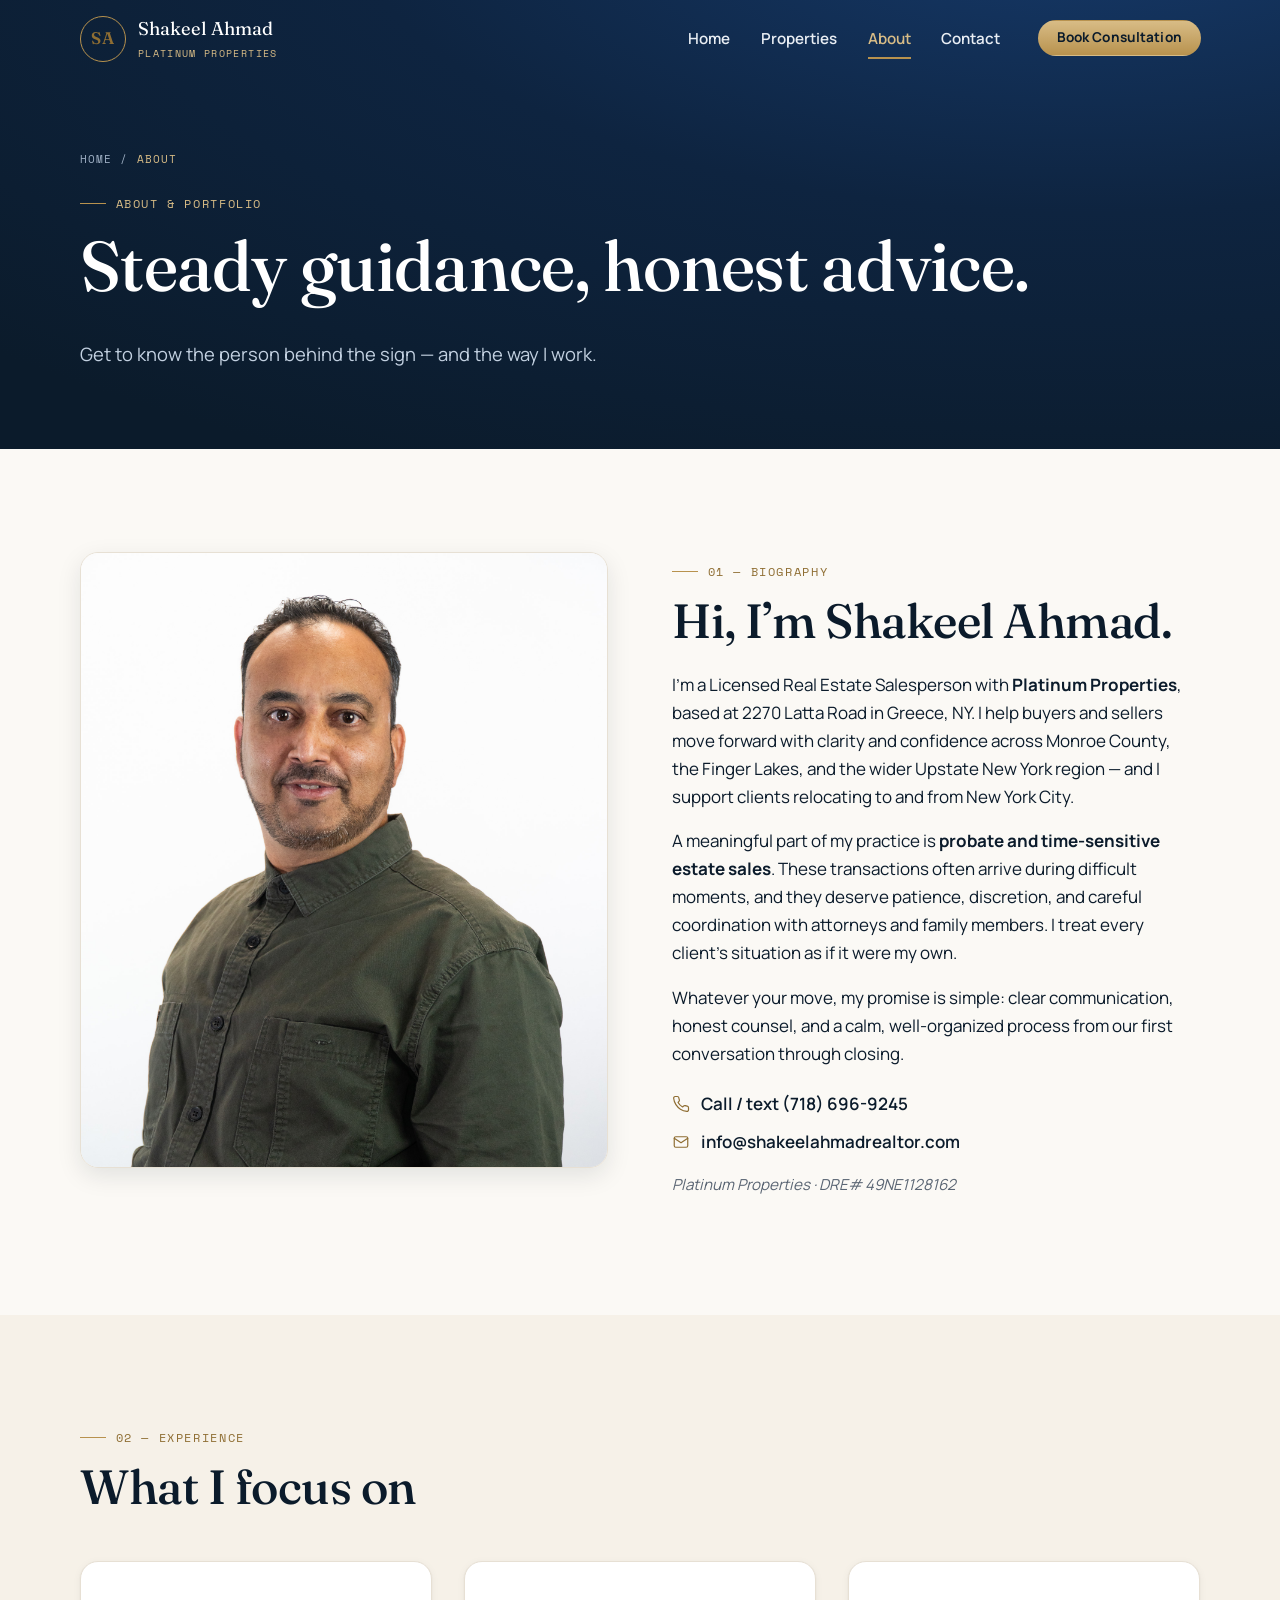
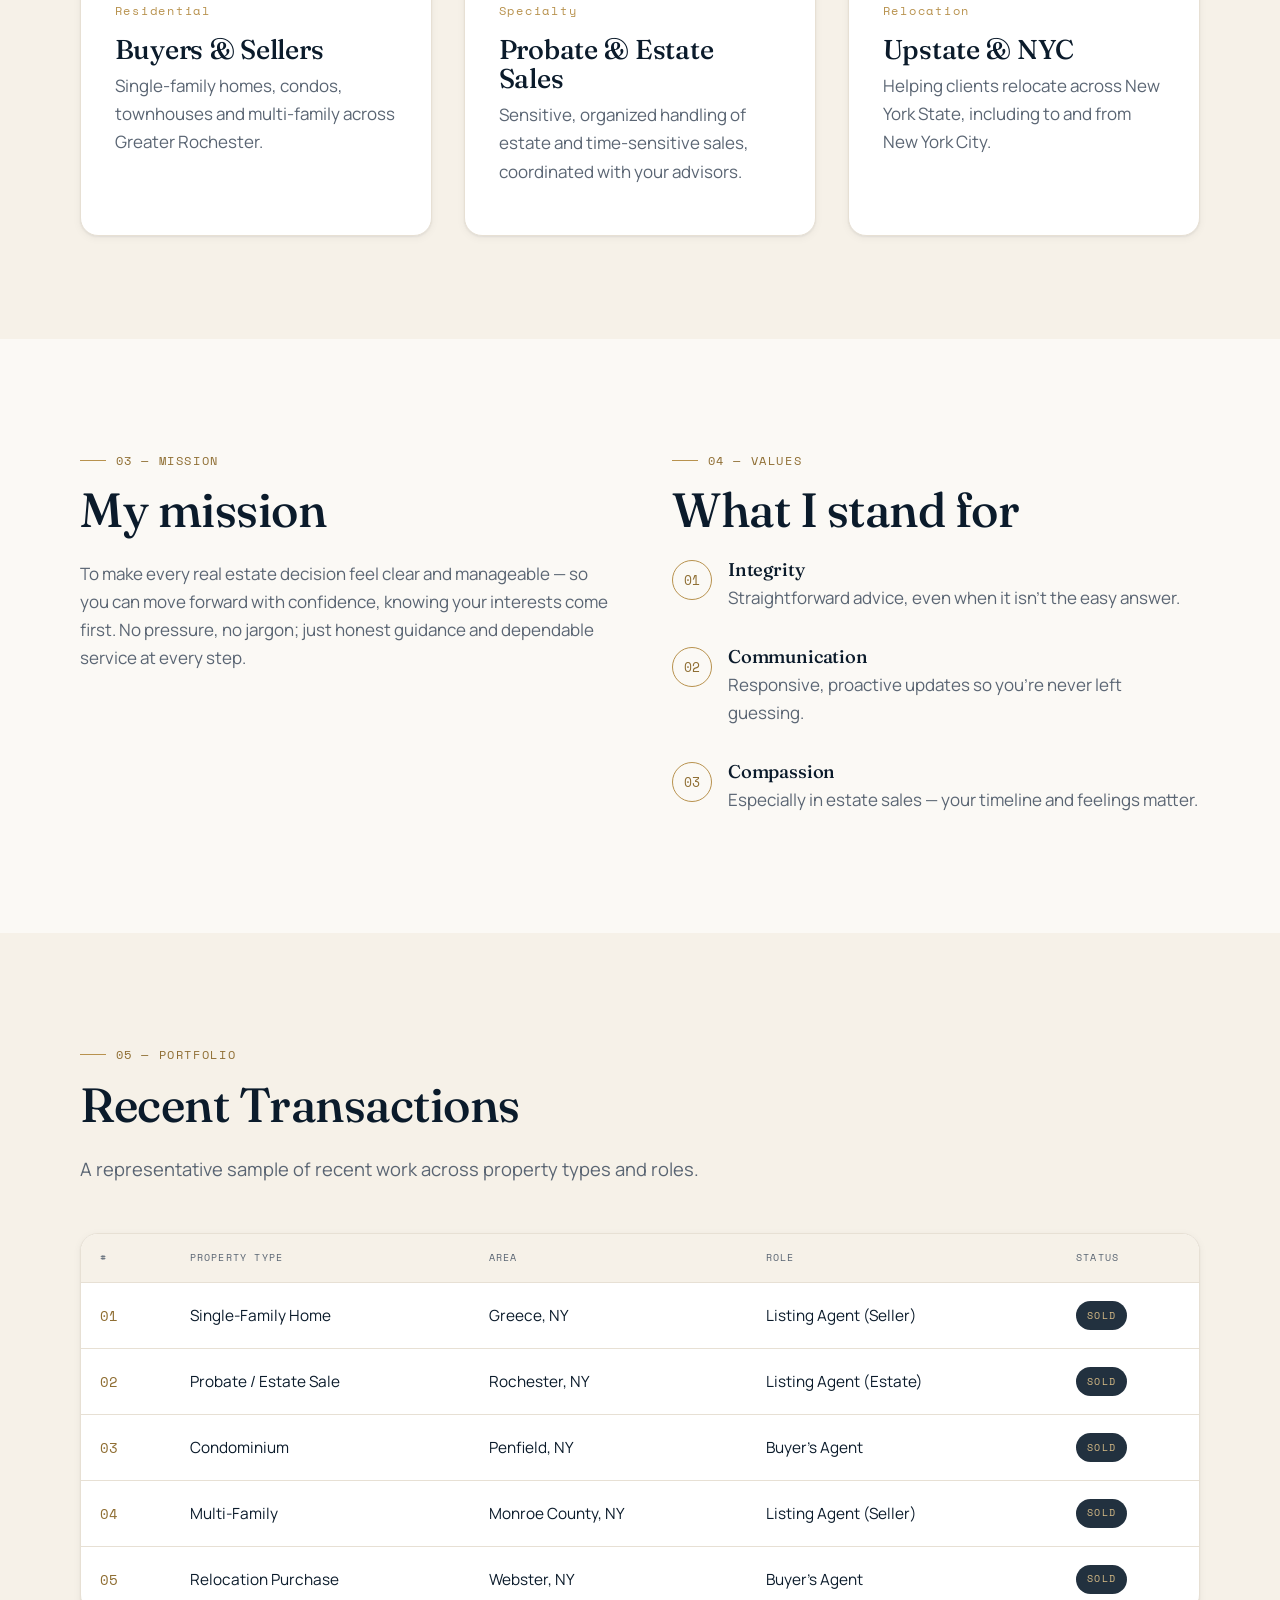
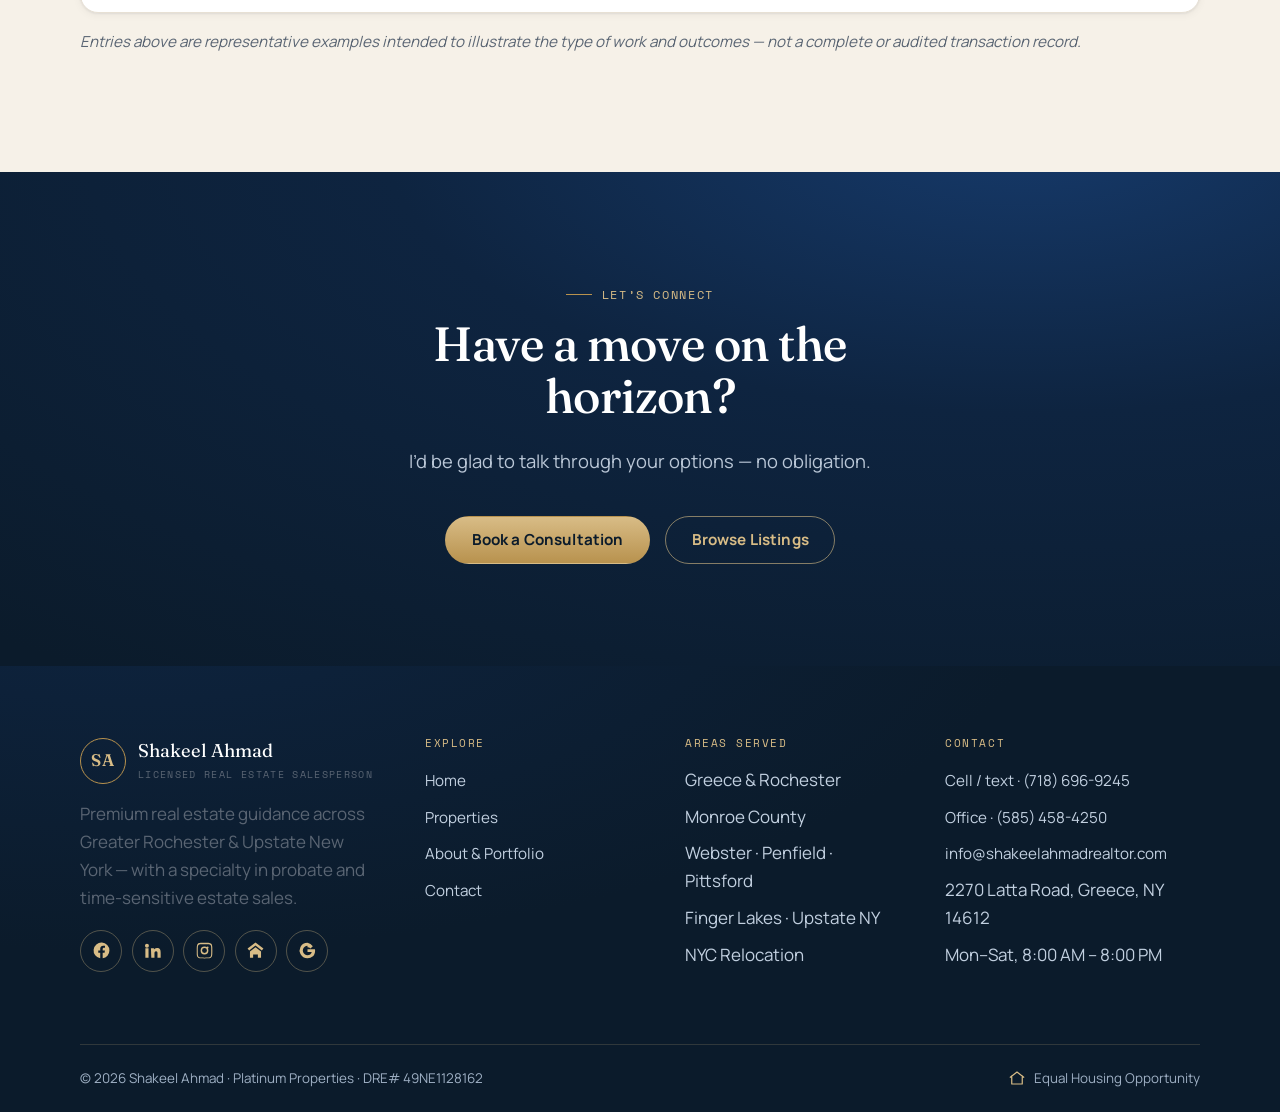
==== commit 942e4f3b: "Update contact email to info@shakeelahmadrealtor.com sitewide Co-Authored-By: Claude Opus 4.8 <norep" ====
--- a/about.html
+++ b/about.html
@@ -102,7 +102,7 @@
             </p>
             <div class="contact-list" style="margin-top:1.4rem">
               <a href="tel:+17186969245"><svg viewBox="0 0 24 24" fill="none" stroke="currentColor" stroke-width="1.6" stroke-linecap="round" stroke-linejoin="round" aria-hidden="true"><path d="M22 16.9v3a2 2 0 0 1-2.2 2 19.8 19.8 0 0 1-8.6-3 19.5 19.5 0 0 1-6-6 19.8 19.8 0 0 1-3-8.6A2 2 0 0 1 4.1 2h3a2 2 0 0 1 2 1.7c.1.9.3 1.8.7 2.7a2 2 0 0 1-.5 2.1L8.1 9.9a16 16 0 0 0 6 6l1.4-1.2a2 2 0 0 1 2.1-.5c.9.4 1.8.6 2.7.7a2 2 0 0 1 1.7 2Z"/></svg> Call / text (718) 696-9245</a>
-              <a href="mailto:shakeelahmad1520@hotmail.com"><svg viewBox="0 0 24 24" fill="none" stroke="currentColor" stroke-width="1.6" stroke-linecap="round" stroke-linejoin="round" aria-hidden="true"><rect x="3" y="5" width="18" height="14" rx="2"/><path d="m3 7 9 6 9-6"/></svg> shakeelahmad1520@hotmail.com</a>
+              <a href="mailto:info@shakeelahmadrealtor.com"><svg viewBox="0 0 24 24" fill="none" stroke="currentColor" stroke-width="1.6" stroke-linecap="round" stroke-linejoin="round" aria-hidden="true"><rect x="3" y="5" width="18" height="14" rx="2"/><path d="m3 7 9 6 9-6"/></svg> info@shakeelahmadrealtor.com</a>
             </div>
             <p class="note-italic" style="margin-top:1rem">Platinum Properties · DRE# 49NE1128162</p>
           </div>
@@ -280,7 +280,7 @@
           <ul>
             <li><a href="tel:+17186969245">Cell / text · (718) 696-9245</a></li>
             <li><a href="tel:+15854584250">Office · (585) 458-4250</a></li>
-            <li><a href="mailto:shakeelahmad1520@hotmail.com">shakeelahmad1520@hotmail.com</a></li>
+            <li><a href="mailto:info@shakeelahmadrealtor.com">info@shakeelahmadrealtor.com</a></li>
             <li>2270 Latta Road, Greece, NY 14612</li>
             <li>Mon–Sat, 8:00 AM – 8:00 PM</li>
           </ul>
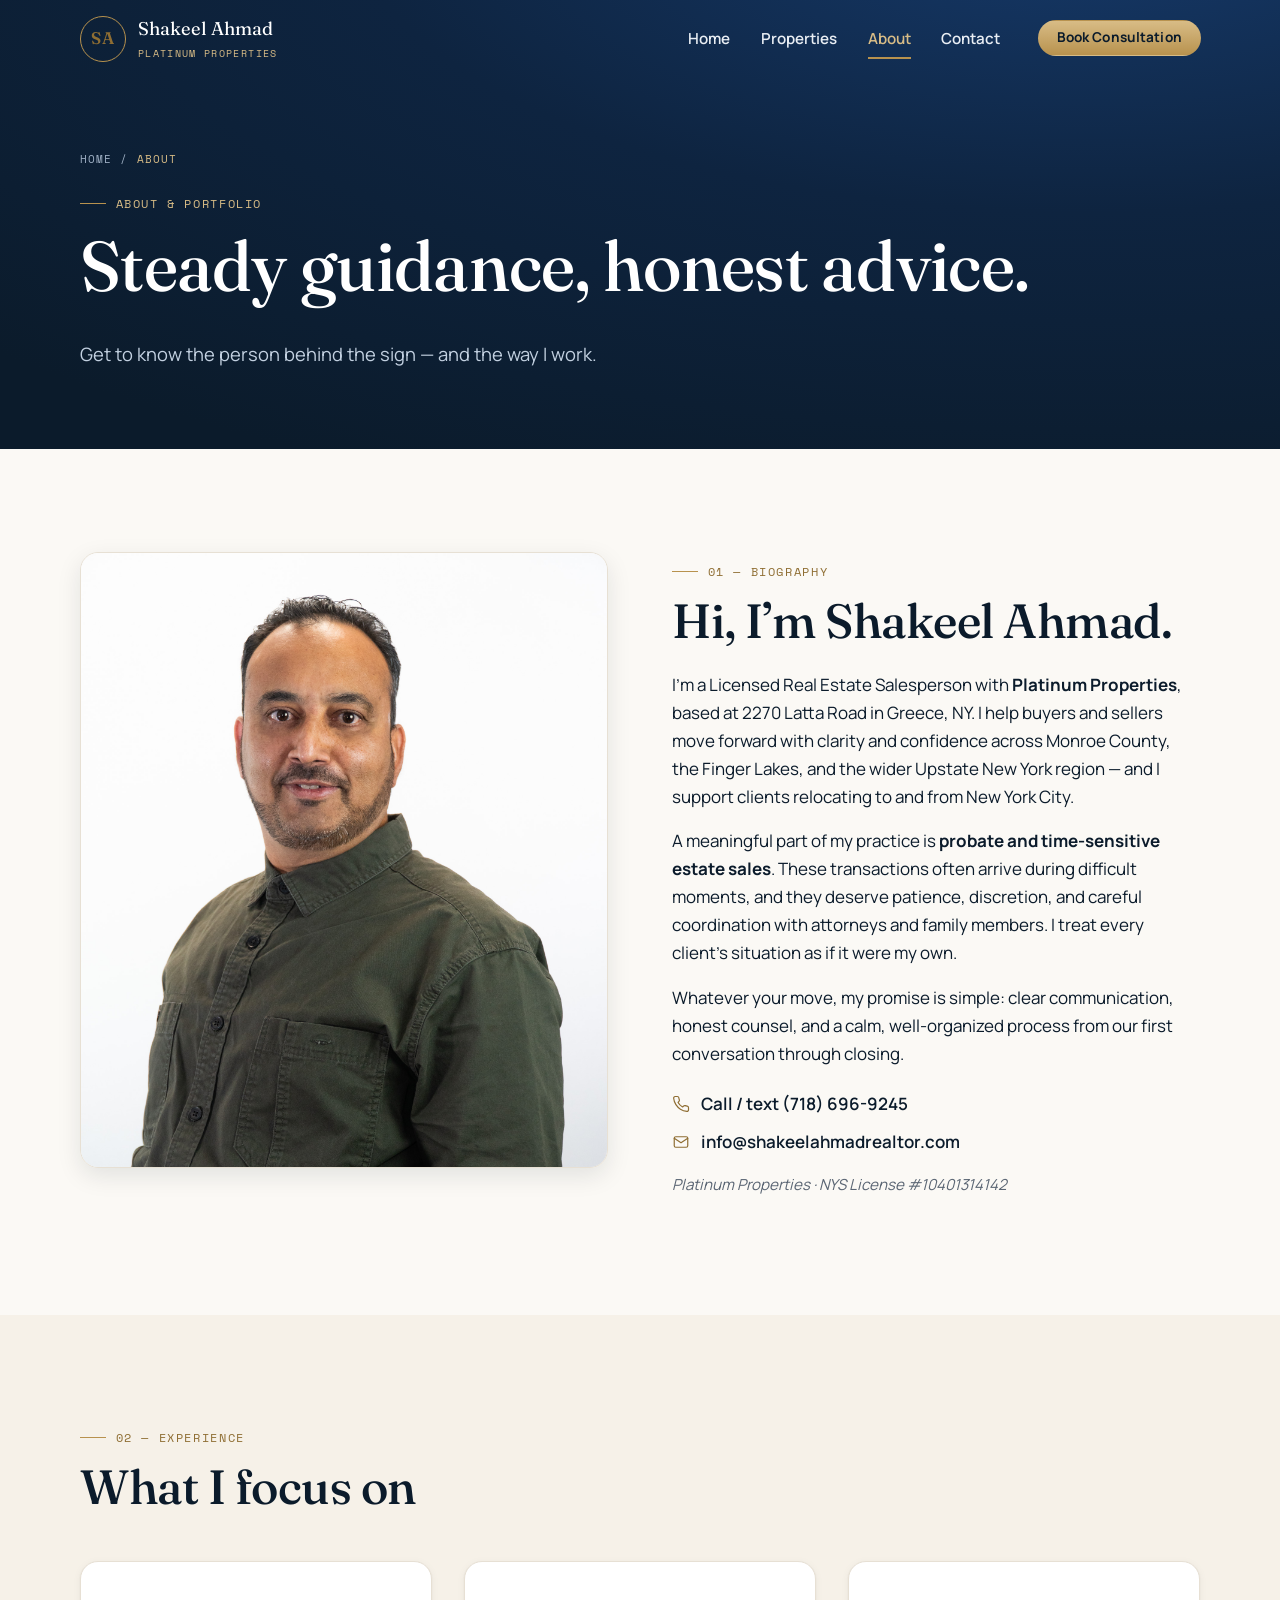
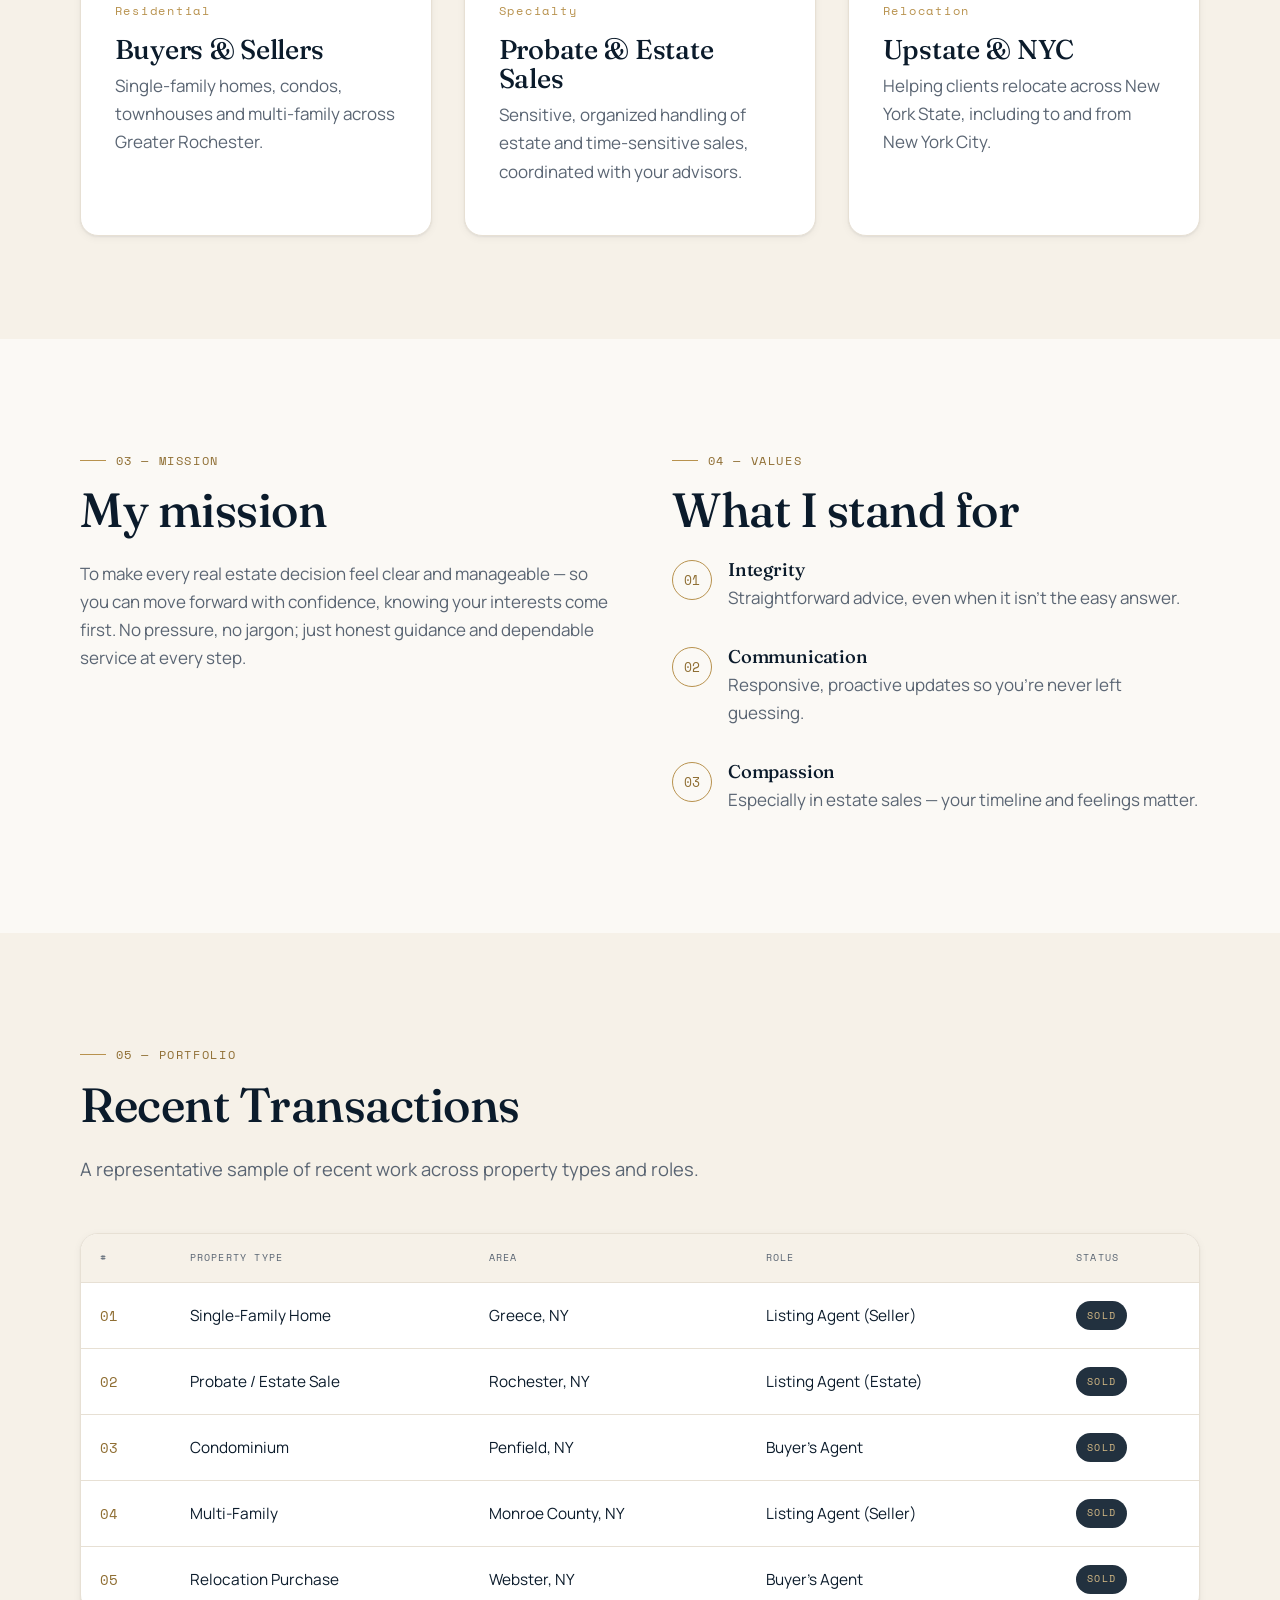
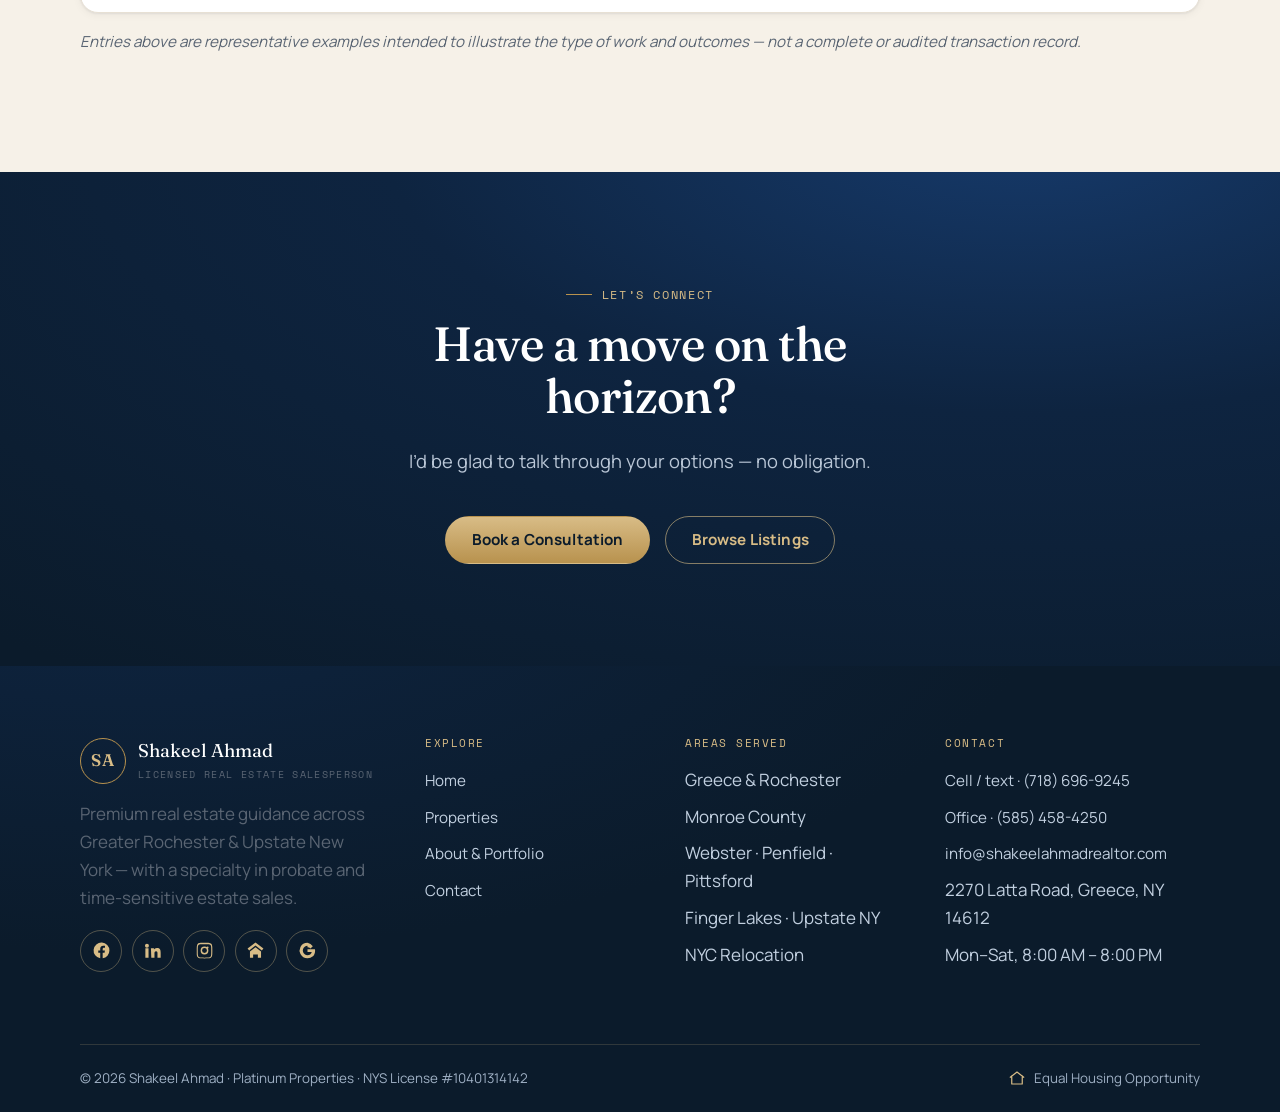
==== commit 330fd6dc: "Update license to real NYS License #10401314142 sitewide Replaces placeholder DRE# 49NE1128162 with " ====
--- a/about.html
+++ b/about.html
@@ -104,7 +104,7 @@
               <a href="tel:+17186969245"><svg viewBox="0 0 24 24" fill="none" stroke="currentColor" stroke-width="1.6" stroke-linecap="round" stroke-linejoin="round" aria-hidden="true"><path d="M22 16.9v3a2 2 0 0 1-2.2 2 19.8 19.8 0 0 1-8.6-3 19.5 19.5 0 0 1-6-6 19.8 19.8 0 0 1-3-8.6A2 2 0 0 1 4.1 2h3a2 2 0 0 1 2 1.7c.1.9.3 1.8.7 2.7a2 2 0 0 1-.5 2.1L8.1 9.9a16 16 0 0 0 6 6l1.4-1.2a2 2 0 0 1 2.1-.5c.9.4 1.8.6 2.7.7a2 2 0 0 1 1.7 2Z"/></svg> Call / text (718) 696-9245</a>
               <a href="mailto:info@shakeelahmadrealtor.com"><svg viewBox="0 0 24 24" fill="none" stroke="currentColor" stroke-width="1.6" stroke-linecap="round" stroke-linejoin="round" aria-hidden="true"><rect x="3" y="5" width="18" height="14" rx="2"/><path d="m3 7 9 6 9-6"/></svg> info@shakeelahmadrealtor.com</a>
             </div>
-            <p class="note-italic" style="margin-top:1rem">Platinum Properties · DRE# 49NE1128162</p>
+            <p class="note-italic" style="margin-top:1rem">Platinum Properties · NYS License #10401314142</p>
           </div>
         </div>
       </div>
@@ -288,7 +288,7 @@
       </div>
 
       <div class="footer-bottom">
-        <span>&copy; <span data-year>2026</span> Shakeel Ahmad · Platinum Properties · DRE# 49NE1128162</span>
+        <span>&copy; <span data-year>2026</span> Shakeel Ahmad · Platinum Properties · NYS License #10401314142</span>
         <span class="eho">
           <svg viewBox="0 0 24 24" fill="none" stroke="currentColor" stroke-width="1.6" stroke-linecap="round" stroke-linejoin="round" aria-hidden="true"><path d="m3 11 9-7 9 7M5 9v11h14V9"/></svg>
           Equal Housing Opportunity
